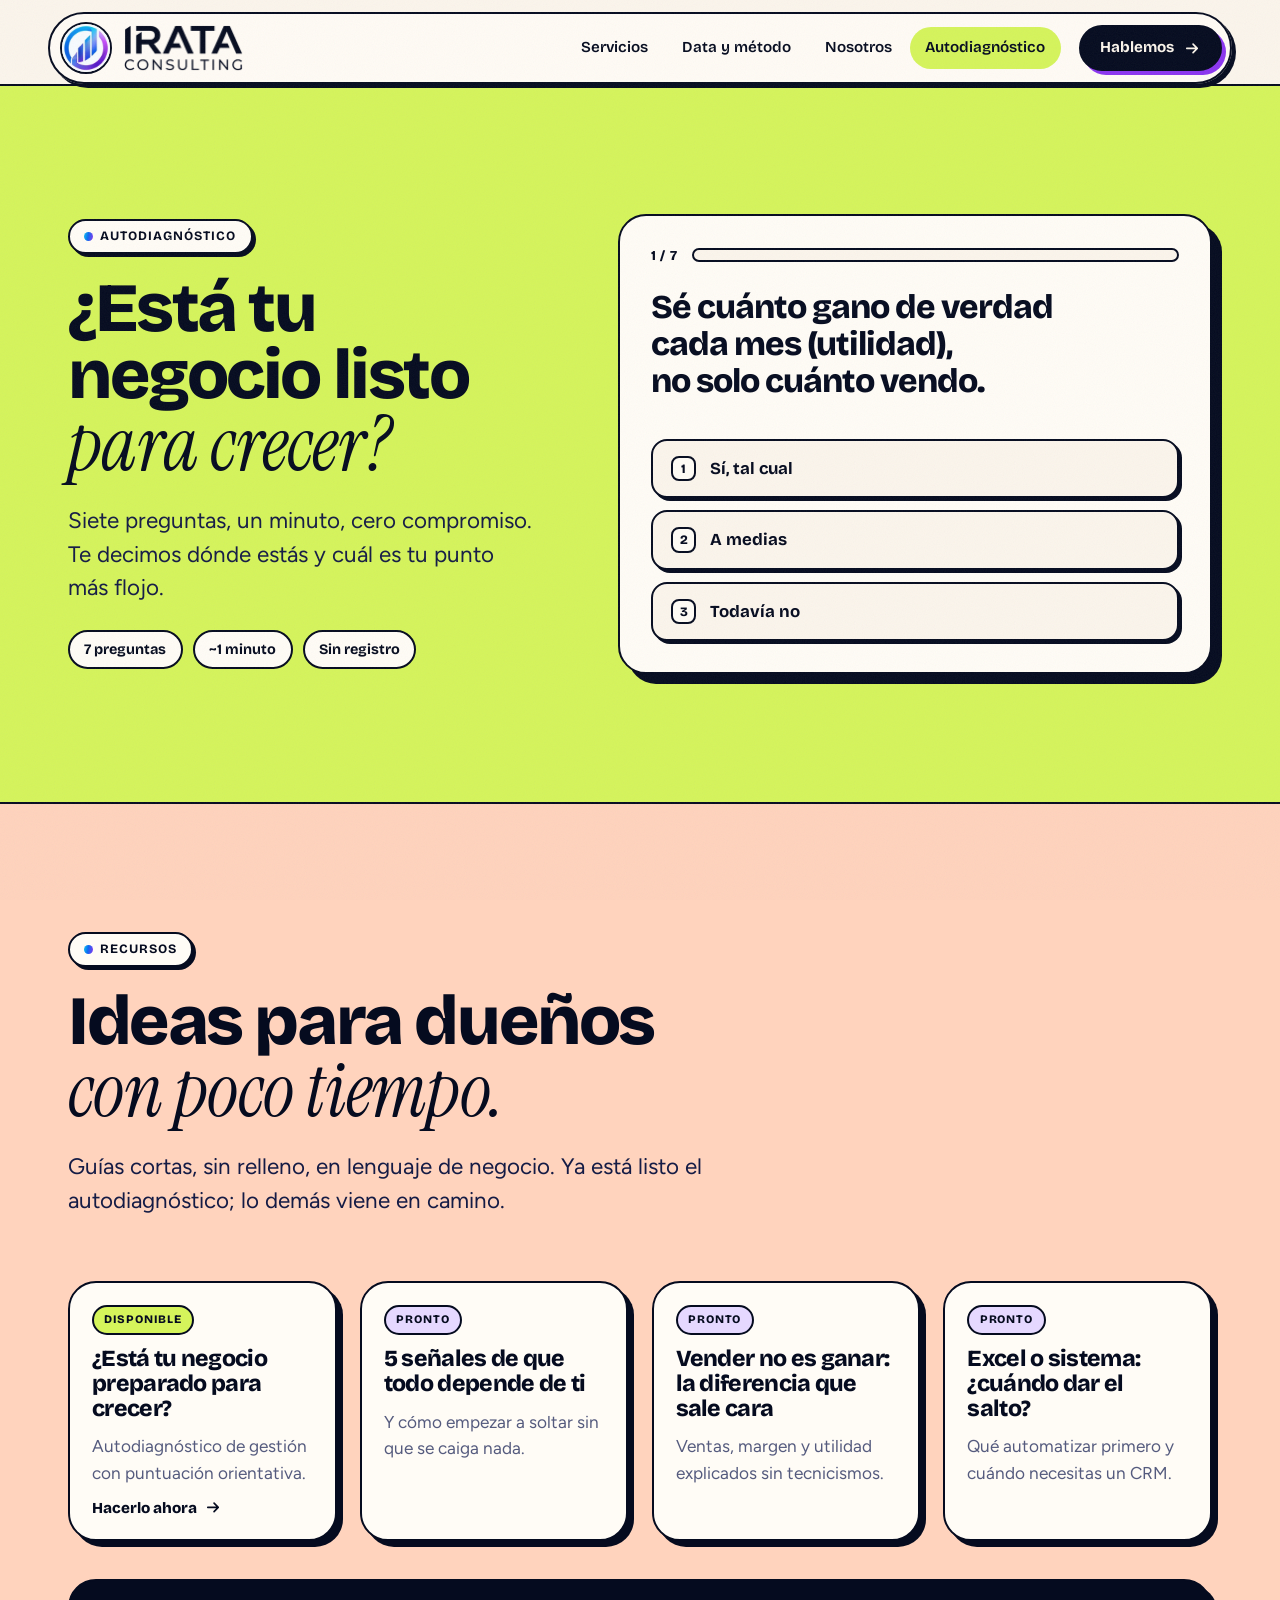
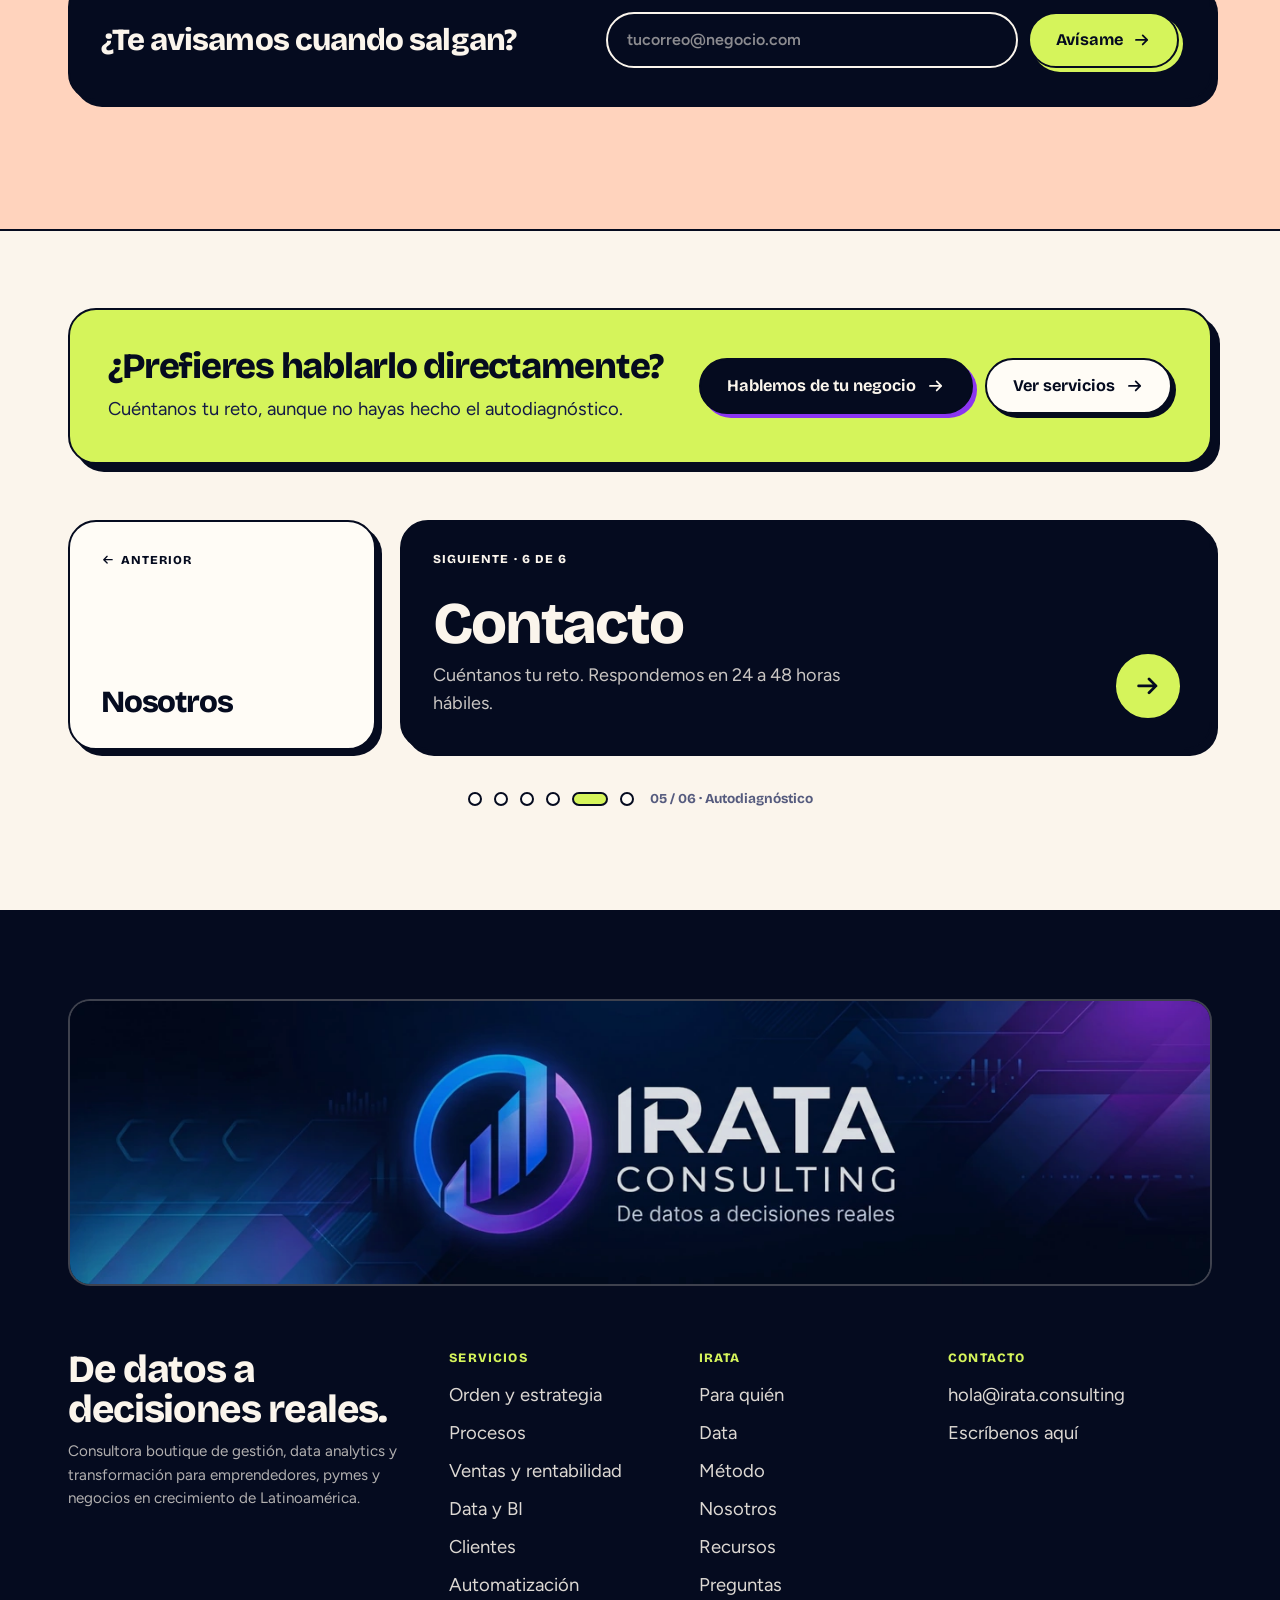
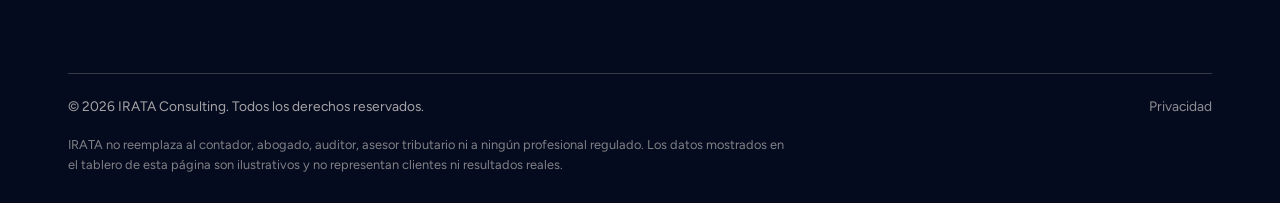
==== autodiagnostico.html @ 507edff0 "Add files via upload" ====
<!DOCTYPE html>
<html lang="es">
<head>
<meta charset="utf-8">
<meta name="viewport" content="width=device-width, initial-scale=1, viewport-fit=cover">
<script>document.documentElement.className+=' js'</script>

<title>Autodiagnóstico y recursos — IRATA Consulting | ¿Está tu negocio listo para crecer?</title>
<meta name="description" content="Siete preguntas, un minuto, sin registro. Descubre tu punto más flojo y accede a guías cortas para dueños de negocio con poco tiempo.">
<meta name="author" content="IRATA Consulting">
<meta name="theme-color" content="#FBF5EC">
<link rel="canonical" href="https://irata.consulting/autodiagnostico.html">

<meta property="og:type" content="website">
<meta property="og:locale" content="es_LA">
<meta property="og:site_name" content="IRATA Consulting">
<meta property="og:title" content="IRATA Consulting — Autodiagnóstico: ¿está tu negocio listo para crecer?">
<meta property="og:description" content="Siete preguntas, un minuto, sin registro. Descubre tu punto más flojo y accede a guías cortas para dueños de negocio con poco tiempo.">
<meta property="og:url" content="https://irata.consulting/autodiagnostico.html">
<meta property="og:image" content="https://irata.consulting/assets/img/og-image.jpg">
<meta name="twitter:card" content="summary_large_image">

<link rel="icon" href="assets/img/favicon.ico" sizes="any">
<link rel="icon" type="image/png" sizes="32x32" href="assets/img/favicon-32.png">
<link rel="apple-touch-icon" href="assets/img/apple-touch-icon.png">

<link rel="preload" href="assets/fonts/bricolage-grotesque-latin-wght-normal.woff2" as="font" type="font/woff2" crossorigin>
<link rel="preload" href="assets/fonts/figtree-latin-wght-normal.woff2" as="font" type="font/woff2" crossorigin>
<link rel="stylesheet" href="assets/css/styles.css">

<script src="assets/js/config.js" defer></script>
<script src="assets/js/main.js" defer></script>

</head>

<body>
<!-- Íconos (sprite) -->
<svg width="0" height="0" style="position:absolute" aria-hidden="true" focusable="false">
  <symbol id="i-arrow" viewBox="0 0 24 24"><path d="M4 12h15M13 6l6 6-6 6"/></symbol>
  <symbol id="i-check" viewBox="0 0 24 24"><path d="M4.5 12.5l5 5L19.5 7"/></symbol>
  <symbol id="i-x" viewBox="0 0 24 24"><path d="M6 6l12 12M18 6L6 18"/></symbol>
  <symbol id="i-up" viewBox="0 0 24 24"><path d="M6 17L17 6M8 6h9v9"/></symbol>
  <symbol id="i-plus" viewBox="0 0 24 24"><path d="M12 5v14M5 12h14"/></symbol>
  <symbol id="i-mail" viewBox="0 0 24 24"><rect x="3" y="5" width="18" height="14" rx="2.5"/><path d="M3.5 7.5l8.5 6 8.5-6"/></symbol>
  <symbol id="i-chat" viewBox="0 0 24 24"><path d="M20 12a8 8 0 01-11.6 7.1L4 20l1-4.1A8 8 0 1120 12z"/></symbol>
  <symbol id="i-in" viewBox="0 0 24 24"><rect x="3" y="3" width="18" height="18" rx="3"/><path d="M8 11v6M8 7.5v.01M12 17v-6M12 13.5a2.5 2.5 0 015 0V17"/></symbol>
  <symbol id="i-clock" viewBox="0 0 24 24"><circle cx="12" cy="12" r="9"/><path d="M12 7v5l3 2"/></symbol>
  <symbol id="i-bars" viewBox="0 0 24 24"><path d="M6 20v-6M12 20V6M18 20v-9"/></symbol>
</svg>

<a class="skip" href="#main">Saltar al contenido</a>

<!-- ═════════════ NAV ═════════════ -->
<header class="nav">
  <div class="nav-in">
    <a class="brand-lock" href="index.html" aria-label="IRATA Consulting — inicio">
      <span class="brand">
        <picture>
          <source type="image/webp" srcset="assets/img/isotipo-claro-marca-128.webp 128w, assets/img/isotipo-claro-marca-256.webp 256w, assets/img/isotipo-claro-marca-384.webp 384w" sizes="52px">
          <img src="assets/img/isotipo-claro-marca-256.webp" width="256" height="256" alt="" decoding="async">
        </picture>
      </span>
      <span class="word"><img src="assets/img/wordmark-ink-360.webp" srcset="assets/img/wordmark-ink-240.webp 240w, assets/img/wordmark-ink-360.webp 360w, assets/img/wordmark-ink-480.webp 480w, assets/img/wordmark-ink-636.webp 636w" sizes="120px" width="636" height="247" alt="IRATA Consulting" decoding="async"></span>
    </a>
    <nav class="nav-links" aria-label="Principal">
      <a href="servicios.html">Servicios</a>
      <a href="data-y-metodo.html">Data y método</a>
      <a href="nosotros.html">Nosotros</a>
      <a href="autodiagnostico.html" aria-current="page" class="on">Autodiagnóstico</a>
    </nav>
    <a class="btn btn--ink btn--sm" href="contacto.html">Hablemos <svg class="i"><use href="#i-arrow"/></svg></a>
    <button class="burger" id="burger" aria-label="Abrir menú" aria-expanded="false" aria-controls="drawer"><span></span><span></span><span></span></button>
  </div>
</header>
<nav class="drawer" id="drawer" aria-label="Menú móvil">
  <a href="index.html">Inicio</a>
  <a href="servicios.html">Servicios</a>
  <a href="data-y-metodo.html">Data y método</a>
  <a href="nosotros.html">Nosotros</a>
  <a href="autodiagnostico.html" aria-current="page">Autodiagnóstico</a>
  <a class="btn btn--lime" href="contacto.html">Hablemos de tu negocio</a>
</nav>

<main id="main">

<section class="sec s-quiz" id="autodiagnostico">
  <div class="wrap quiz-grid">
    <div>
      <p class="eyebrow rv">Autodiagnóstico</p>
      <h1 class="h-lg rv">¿Está tu negocio listo <em>para crecer?</em></h1>
      <p class="lead rv">Siete preguntas, un minuto, cero compromiso. Te decimos dónde estás y cuál es tu punto más flojo.</p>
      <ul class="quiz-meta rv"><li>7 preguntas</li><li>~1 minuto</li><li>Sin registro</li></ul>
    </div>
    <div class="card quiz rv" id="quiz" style="--d:.1s" aria-live="polite"></div>
  </div>
</section>

<section class="sec s-res" id="recursos">
  <div class="wrap">
    <div class="sec-head">
      <p class="eyebrow rv">Recursos</p>
      <h2 class="h-lg rv">Ideas para dueños <em>con poco tiempo.</em></h2>
      <p class="lead rv" style="color:var(--ink-2)">Guías cortas, sin relleno, en lenguaje de negocio. Ya está listo el autodiagnóstico; lo demás viene en camino.</p>
    </div>
    <div class="res-grid">
      <a class="rcard rv" href="#autodiagnostico"><span class="st">Disponible</span><h3>¿Está tu negocio preparado para crecer?</h3><p>Autodiagnóstico de gestión con puntuación orientativa.</p><span class="go">Hacerlo ahora <svg class="i"><use href="#i-arrow"/></svg></span></a>
      <article class="rcard soon rv" style="--d:.05s"><span class="st">Pronto</span><h3>5 señales de que todo depende de ti</h3><p>Y cómo empezar a soltar sin que se caiga nada.</p></article>
      <article class="rcard soon rv" style="--d:.1s"><span class="st">Pronto</span><h3>Vender no es ganar: la diferencia que sale cara</h3><p>Ventas, margen y utilidad explicados sin tecnicismos.</p></article>
      <article class="rcard soon rv" style="--d:.15s"><span class="st">Pronto</span><h3>Excel o sistema: ¿cuándo dar el salto?</h3><p>Qué automatizar primero y cuándo necesitas un CRM.</p></article>
    </div>

    <div class="news rv">
      <h3>¿Te avisamos cuando salgan?</h3>
      <form id="news-form" novalidate>
        <label class="vh" for="news-email">Tu correo</label>
        <input id="news-email" name="email" type="email" placeholder="tucorreo@negocio.com" autocomplete="email" required>
        <input class="hp" type="text" name="website" tabindex="-1" autocomplete="off" aria-hidden="true">
        <button class="btn btn--lime" type="submit">Avísame <svg class="i"><use href="#i-arrow"/></svg></button>
        <p class="msg" role="status"></p>
      </form>
    </div>
  </div>
</section>

<!-- ═════════════ CIERRE ═════════════ -->
<section class="endcap" aria-label="Seguir navegando">
  <div class="wrap">
    <div class="cta-strip rv">
      <div class="t"><h3>¿Prefieres hablarlo directamente?</h3><p>Cuéntanos tu reto, aunque no hayas hecho el autodiagnóstico.</p></div>
      <div class="acts"><a class="btn btn--ink" href="contacto.html">Hablemos de tu negocio <svg class="i"><use href="#i-arrow"/></svg></a><a class="btn" href="servicios.html">Ver servicios <svg class="i"><use href="#i-arrow"/></svg></a></div>
    </div>
    <nav class="pager rv" aria-label="Navegación entre páginas">
      <a class="pg pg--prev" href="nosotros.html" rel="prev"><span class="pg-k"><svg class="i"><use href="#i-arrow"/></svg> Anterior</span><b>Nosotros</b></a>
      <a class="pg pg--next pg--ink" href="contacto.html" rel="next" style="--pg:var(--ink)"><span class="pg-k">Siguiente · 6 de 6</span><b>Contacto</b><span class="pg-d">Cuéntanos tu reto. Respondemos en 24 a 48 horas hábiles.</span><span class="pg-ar" aria-hidden="true"><svg class="i"><use href="#i-arrow"/></svg></span></a>
    </nav>
    <nav class="trail" aria-label="Páginas del sitio">
      <ol><li><a href="index.html" aria-label="Inicio" title="Inicio"></a></li><li><a href="servicios.html" aria-label="Servicios" title="Servicios"></a></li><li><a href="data-y-metodo.html" aria-label="Data y método" title="Data y método"></a></li><li><a href="nosotros.html" aria-label="Nosotros" title="Nosotros"></a></li><li><a href="#autodiagnostico" aria-label="Autodiagnóstico" title="Autodiagnóstico" aria-current="page"></a></li><li><a href="contacto.html" aria-label="Contacto" title="Contacto"></a></li></ol>
      <span>05 / 06 · Autodiagnóstico</span>
    </nav>
  </div>
</section>
</main>

<!-- ═════════════ FOOTER ═════════════ -->
<footer class="sitefoot on-dark">
  <div class="wrap">
    <a class="logo-banner" href="index.html" aria-label="IRATA Consulting — De datos a decisiones reales. Ir al inicio">
      <picture>
        <source type="image/webp" srcset="assets/img/logo-completo-640.webp 640w, assets/img/logo-completo-1288.webp 1288w, assets/img/logo-completo-1932.webp 1932w, assets/img/logo-completo-2576.webp 2576w" sizes="(max-width:1440px) 100vw, 1440px">
        <img src="assets/img/logo-completo-original.jpg" width="2576" height="639" alt="IRATA Consulting — De datos a decisiones reales" loading="lazy" decoding="async">
      </picture>
    </a>

    <div class="foot-grid">
      <div>
        <p class="foot-tag">De datos a decisiones reales.</p>
        <p class="foot-desc">Consultora boutique de gestión, data analytics y transformación para emprendedores, pymes y negocios en crecimiento de Latinoamérica.</p>
      </div>
      <div>
        <h4>Servicios</h4>
        <ul><li><a href="servicios.html?s=orden">Orden y estrategia</a></li><li><a href="servicios.html?s=procesos">Procesos</a></li><li><a href="servicios.html?s=ventas">Ventas y rentabilidad</a></li><li><a href="servicios.html?s=datos">Data y BI</a></li><li><a href="servicios.html?s=clientes">Clientes</a></li><li><a href="servicios.html?s=tecnologia">Automatización</a></li></ul>
      </div>
      <div>
        <h4>IRATA</h4>
        <ul><li><a href="servicios.html#para-quien">Para quién</a></li><li><a href="data-y-metodo.html">Data</a></li><li><a href="data-y-metodo.html#metodo">Método</a></li><li><a href="nosotros.html">Nosotros</a></li><li><a href="#recursos">Recursos</a></li><li><a href="contacto.html#faq">Preguntas</a></li></ul>
      </div>
      <div>
        <h4>Contacto</h4>
        <ul>
          <li><a href="mailto:hola@irata.consulting" data-email>hola@irata.consulting</a></li>
          <li data-social="linkedin" hidden><a href="#" target="_blank" rel="noopener">LinkedIn</a></li>
          <li data-social="instagram" hidden><a href="#" target="_blank" rel="noopener">Instagram</a></li>
          <li><a href="contacto.html">Escríbenos aquí</a></li>
        </ul>
      </div>
    </div>

    <div class="foot-bottom">
      <span>© 2026 IRATA Consulting. Todos los derechos reservados.</span>
      <span><a href="privacidad.html">Privacidad</a></span>
    </div>
    <p class="legal">IRATA no reemplaza al contador, abogado, auditor, asesor tributario ni a ningún profesional regulado. Los datos mostrados en el tablero de esta página son ilustrativos y no representan clientes ni resultados reales.</p>
  </div>
</footer>

</body>
</html>
---- assets/css/styles.css ----
/* ==========================================================================
   IRATA Consulting — styles.css
   Sin dependencias. Fuentes autoalojadas. Responsive de 320px a 4K.
   ========================================================================== */

@font-face{font-family:"Bricolage Grotesque";src:url("../fonts/bricolage-grotesque-latin-wght-normal.woff2") format("woff2");font-weight:200 800;font-style:normal;font-display:swap}
@font-face{font-family:"Instrument Serif";src:url("../fonts/instrument-serif-latin-400-normal.woff2") format("woff2");font-weight:400;font-style:normal;font-display:swap}
@font-face{font-family:"Instrument Serif";src:url("../fonts/instrument-serif-latin-400-italic.woff2") format("woff2");font-weight:400;font-style:italic;font-display:swap}
@font-face{font-family:"Figtree";src:url("../fonts/figtree-latin-wght-normal.woff2") format("woff2");font-weight:300 900;font-style:normal;font-display:swap}

:root{
  --cream:#FBF5EC; --paper:#FFFCF6; --ink:#050B1F; --ink-2:#141B45; --muted:#555B7E;
  --blue:#0B6BF0; --cyan:#12C4F0; --violet:#8B35F0;
  --lime:#D5F45B; --peach:#FFD3BD; --lilac:#E5D8FF; --sky:#D2E5FF;
  --grad:linear-gradient(100deg,var(--cyan),var(--blue) 45%,var(--violet));
  --bd:2px solid var(--ink);
  --r:28px; --r-sm:18px;
  --sh:6px 6px 0 var(--ink);
  --f-d:"Bricolage Grotesque",ui-sans-serif,system-ui,-apple-system,"Segoe UI",Roboto,sans-serif;
  --f-s:"Instrument Serif",Georgia,"Times New Roman",serif;
  --f-b:"Figtree",ui-sans-serif,system-ui,-apple-system,"Segoe UI",Roboto,sans-serif;
  --wrap:1240px;
  --pad:clamp(20px,4vw,48px);
  --sec:clamp(72px,10vw,140px);
}

*,*::before,*::after{box-sizing:border-box}
html{scroll-behavior:smooth;scroll-padding-top:104px;-webkit-text-size-adjust:100%}
body{margin:0;background:var(--cream);color:var(--ink);font-family:var(--f-b);font-size:clamp(16px,1.05vw + 10px,18.5px);line-height:1.55;-webkit-font-smoothing:antialiased;text-rendering:optimizeLegibility;overflow-x:hidden}
img,svg,picture{display:block;max-width:100%;height:auto}
img{image-rendering:auto}
a{color:inherit}
button{font:inherit;color:inherit}
h1,h2,h3,h4,p,ul,ol,figure,blockquote{margin:0}
ul,ol{padding:0;list-style:none}
:focus-visible{outline:3px solid var(--blue);outline-offset:3px;border-radius:6px}
::selection{background:var(--lime);color:var(--ink)}

/* grano sutil: calidez "de papel" */
body::before{content:"";position:fixed;inset:0;z-index:100;pointer-events:none;opacity:.055;background-image:url("data:image/svg+xml,%3Csvg xmlns='http://www.w3.org/2000/svg' width='160' height='160'%3E%3Cfilter id='n'%3E%3CfeTurbulence type='fractalNoise' baseFrequency='.9' numOctaves='2' stitchTiles='stitch'/%3E%3C/filter%3E%3Crect width='100%25' height='100%25' filter='url(%23n)'/%3E%3C/svg%3E")}

.wrap{width:100%;max-width:var(--wrap);margin-inline:auto;padding-inline:var(--pad)}
.sec{padding-block:var(--sec);position:relative}
.vh{position:absolute;width:1px;height:1px;overflow:hidden;clip:rect(0 0 0 0);white-space:nowrap}
.skip{position:absolute;left:12px;top:-60px;z-index:200;background:var(--ink);color:var(--cream);padding:10px 16px;border-radius:999px;text-decoration:none;font-weight:700}
.skip:focus{top:12px}
.i{width:1.1em;height:1.1em;flex:none;fill:none;stroke:currentColor;stroke-width:2.4;stroke-linecap:round;stroke-linejoin:round}

/* ---------- tipografía ---------- */
.h-xl,.h-lg,.h-md{font-family:var(--f-d);font-weight:800;letter-spacing:-.035em;line-height:.96;text-wrap:balance}
.h-xl{font-size:clamp(2.7rem,5.4vw,5.6rem);line-height:.98}
.h-lg{font-size:clamp(2.3rem,5.4vw,4.7rem)}
.h-md{font-size:clamp(1.6rem,3vw,2.5rem);line-height:1.04}
em,.serif{font-family:var(--f-s);font-style:italic;font-weight:400;letter-spacing:-.01em;font-size:1.08em}
.lead{font-size:clamp(1.05rem,1.4vw + .5rem,1.4rem);line-height:1.5;color:var(--muted);max-width:56ch;text-wrap:pretty}
.on-dark .lead{color:rgba(251,245,236,.78)}
.hl{background:linear-gradient(transparent 62%,var(--lime) 62% 92%,transparent 92%);padding-inline:.06em}
.gtxt{background:var(--grad);-webkit-background-clip:text;background-clip:text;color:transparent}

.eyebrow{display:inline-flex;align-items:center;gap:.55em;font:700 .8rem/1 var(--f-d);letter-spacing:.08em;text-transform:uppercase;padding:.7em 1.1em;border:var(--bd);border-radius:999px;background:var(--paper);box-shadow:3px 3px 0 var(--ink);margin-bottom:1.4rem}
.eyebrow::before{content:"";width:.7em;height:.7em;border-radius:50%;background:var(--grad)}
.on-dark .eyebrow{background:var(--lime);color:var(--ink);border-color:var(--lime);box-shadow:3px 3px 0 var(--violet)}
.sec-head{max-width:880px;margin-bottom:clamp(36px,5vw,64px)}
.sec-head .lead,.h-lg+.lead{margin-top:1.4rem}

/* ---------- botones ---------- */
.btn{display:inline-flex;align-items:center;justify-content:center;gap:.65em;font:700 1.02rem/1 var(--f-d);padding:1.05em 1.6em;border-radius:999px;border:var(--bd);background:var(--paper);color:var(--ink);box-shadow:4px 4px 0 var(--ink);text-decoration:none;cursor:pointer;transition:transform .16s ease,box-shadow .16s ease,background .16s;-webkit-tap-highlight-color:transparent}
.btn:hover{transform:translate(-2px,-2px);box-shadow:6px 6px 0 var(--ink)}
.btn:active{transform:translate(3px,3px);box-shadow:1px 1px 0 var(--ink)}
.btn--ink{background:var(--ink);color:var(--cream);box-shadow:4px 4px 0 var(--violet)}
.btn--ink:hover{box-shadow:6px 6px 0 var(--violet)}
.btn--lime{background:var(--lime)}
.btn--sm{padding:.85em 1.25em;font-size:.95rem}
.btn .i{transition:transform .2s}
.btn:hover .i{transform:translateX(3px)}
.on-dark .btn{box-shadow:4px 4px 0 var(--lime)}
.on-dark .btn:hover{box-shadow:6px 6px 0 var(--lime)}

/* ---------- reveal ---------- */
.js .rv{opacity:0;transform:translateY(26px);transition:opacity .7s cubic-bezier(.2,.7,.2,1),transform .7s cubic-bezier(.2,.7,.2,1);transition-delay:var(--d,0s)}
.js .rv.in{opacity:1;transform:none}

/* ---------- NAV ---------- */
.nav{position:sticky;top:12px;z-index:60;padding-inline:var(--pad);margin-top:12px}
.nav-in{max-width:var(--wrap);margin-inline:auto;display:flex;align-items:center;gap:14px;padding:8px 8px 8px 10px;background:rgba(255,252,246,.86);-webkit-backdrop-filter:blur(14px) saturate(1.4);backdrop-filter:blur(14px) saturate(1.4);border:var(--bd);border-radius:999px;box-shadow:4px 4px 0 var(--ink)}
.brand{display:block;width:52px;height:52px;border-radius:50%;overflow:hidden;background:#F7FAFF;border:var(--bd);flex:none;transition:transform .4s cubic-bezier(.3,1.6,.5,1)}
.brand-lock{display:flex;align-items:center;gap:6px;text-decoration:none;flex:none}
.brand-lock:hover .brand{transform:rotate(-14deg) scale(1.08)}
.word{display:flex;align-items:center;padding:0 10px 0 6px;transition:transform .2s}
.word img{height:46px;width:auto;max-width:none}
.brand-lock:hover .word{transform:translateY(-2px)}
.brand img,.brand picture{width:100%;height:100%;object-fit:cover}
.nav-links{display:flex;gap:2px;margin-left:auto}
.nav-links a{font:600 .95rem/1 var(--f-d);text-decoration:none;padding:.85em 1.05em;border-radius:999px;transition:background .15s}
.nav-links a:hover,.nav-links a.on{background:var(--lime)}
.nav .btn{margin-left:4px}
.burger{display:none;margin-left:auto;width:48px;height:48px;border-radius:50%;border:var(--bd);background:var(--lime);cursor:pointer;position:relative}
.burger span{position:absolute;left:13px;right:13px;height:2.5px;background:var(--ink);border-radius:2px;transition:transform .25s,opacity .2s}
.burger span:nth-child(1){top:16px}.burger span:nth-child(2){top:22px}.burger span:nth-child(3){top:28px}
.burger[aria-expanded="true"] span:nth-child(1){transform:translateY(6px) rotate(45deg)}
.burger[aria-expanded="true"] span:nth-child(2){opacity:0}
.burger[aria-expanded="true"] span:nth-child(3){transform:translateY(-6px) rotate(-45deg)}
.drawer{position:fixed;inset:0;z-index:55;background:var(--ink);color:var(--cream);padding:110px var(--pad) 40px;display:flex;flex-direction:column;gap:6px;transform:translateY(-102%);transition:transform .45s cubic-bezier(.7,0,.2,1);visibility:hidden}
.drawer.open{transform:none;visibility:visible}
.drawer a{font:800 clamp(2rem,9vw,3.2rem)/1.1 var(--f-d);letter-spacing:-.03em;text-decoration:none;padding:.18em 0;border-bottom:1.5px solid rgba(251,245,236,.18)}
.drawer a:hover{color:var(--lime)}
.drawer .btn{margin-top:22px;align-self:flex-start;font-size:1.1rem;border:2px solid var(--lime);letter-spacing:0}
.drawer .btn.btn--lime{color:var(--ink);border-bottom:2px solid var(--lime);padding:1.05em 1.6em}

body.menu-open .nav-in{background:var(--paper);-webkit-backdrop-filter:none;backdrop-filter:none}

/* ---------- HERO ---------- */
.hero{padding-top:clamp(36px,6vw,84px);padding-bottom:clamp(60px,8vw,110px);position:relative;overflow:hidden}
.hero-grid{display:grid;grid-template-columns:minmax(0,1.18fr) minmax(0,.82fr);gap:clamp(24px,4vw,64px);align-items:center}
.hero h1{margin:.1em 0 .5em}
.hero h1 em{position:relative;white-space:nowrap}
.hero h1 em svg{position:absolute;left:-2%;bottom:-.2em;width:104%;height:.35em;overflow:visible}
.hero .lead{margin-bottom:2rem}
.hero-cta{display:flex;flex-wrap:wrap;gap:14px;margin-bottom:2rem}
.hero-ticks{display:flex;flex-wrap:wrap;gap:10px 22px;font:600 .95rem var(--f-d);color:var(--ink-2)}
.hero-ticks li{display:inline-flex;align-items:center;gap:.5em}
.hero-ticks .i{color:var(--blue);width:1.2em;height:1.2em;stroke-width:3}
.hero-art{position:relative;max-width:540px;width:100%;margin-inline:auto}
.iso-card{aspect-ratio:1;border:var(--bd);border-radius:44px;background:#F7FAFF;box-shadow:12px 12px 0 var(--ink);transform:rotate(-2.5deg);overflow:hidden;transition:transform .5s cubic-bezier(.3,1.4,.5,1)}
.iso-card:hover{transform:rotate(0) scale(1.015)}
.iso-card img{width:100%;height:100%;object-fit:cover}
.chip{position:absolute;display:inline-flex;align-items:center;gap:.45em;font:700 .95rem/1 var(--f-d);padding:.7em 1.05em;border:var(--bd);border-radius:999px;box-shadow:3px 3px 0 var(--ink);background:var(--paper);white-space:nowrap;animation:bob 5s ease-in-out infinite}
.chip .i{width:1em;height:1em}
.chip--a{top:6%;left:-7%;background:var(--lime);--rot:-7deg;transform:rotate(-7deg)}
.chip--b{top:30%;right:-8%;background:var(--peach);--rot:6deg;transform:rotate(6deg);animation-delay:-1.2s}
.chip--c{bottom:22%;left:-9%;background:var(--sky);--rot:4deg;transform:rotate(4deg);animation-delay:-2.4s}
.chip--d{bottom:3%;right:2%;background:var(--lilac);--rot:-5deg;transform:rotate(-5deg);animation-delay:-3.4s}
@keyframes bob{0%,100%{translate:0 0}50%{translate:0 -9px}}
.note{position:absolute;left:-4%;top:-9%;font:italic 1.35rem/1 var(--f-s);transform:rotate(-8deg);color:var(--violet);display:flex;align-items:flex-end;gap:.2em;pointer-events:none}
.note svg{width:54px;height:40px;margin-bottom:-26px;overflow:visible}
.scrib{position:absolute;pointer-events:none;overflow:visible}

/* ---------- MARQUEE ---------- */
.band-wrap{overflow:hidden;padding-block:16px;margin-block:-8px}
.band{background:var(--ink);color:var(--cream);overflow:hidden;border-block:var(--bd);transform:rotate(-1.2deg);margin-inline:-3%;position:relative;z-index:2}
.band-track{display:flex;width:max-content;animation:marq 55s linear infinite}
.band:hover .band-track{animation-play-state:paused}
.band-set{display:flex;align-items:center;flex:none}
.band-set li{display:flex;align-items:center;font:700 clamp(1.15rem,2.2vw,1.7rem)/1 var(--f-d);letter-spacing:-.02em;padding:1.05em 0;white-space:nowrap}
.band-set li::after{content:"";width:.7em;height:.7em;margin:0 1.6em;background:var(--lime);border-radius:50%;flex:none}
.band-set li:nth-child(3n+2)::after{background:var(--cyan);border-radius:3px;transform:rotate(45deg)}
.band-set li:nth-child(3n)::after{background:var(--violet)}
.band-set li em{color:var(--lime);margin-right:.1em}
@keyframes marq{to{transform:translateX(-50%)}}

/* ---------- PROPUESTA ---------- */
.stmt{font:700 clamp(1.9rem,4.6vw,4rem)/1.08 var(--f-d);letter-spacing:-.03em;max-width:21ch;text-wrap:balance}
.stmt .pill{display:inline-block;padding:0 .28em .06em;border-radius:.5em;border:var(--bd);transform:rotate(-1.5deg);margin-inline:.04em}
.stmt .p1{background:var(--lime)}.stmt .p2{background:var(--sky);transform:rotate(1.2deg)}.stmt .p3{background:var(--peach);transform:rotate(-1deg)}.stmt .p4{background:var(--lilac);transform:rotate(1.4deg)}
.prop-grid{display:grid;grid-template-columns:repeat(3,1fr);gap:clamp(16px,2vw,28px);margin-top:clamp(40px,6vw,80px)}
.card{background:var(--paper);border:var(--bd);border-radius:var(--r);box-shadow:var(--sh);padding:clamp(22px,2.4vw,34px)}
.prop-card{display:flex;flex-direction:column;gap:14px;transition:transform .25s}
.prop-card:hover{transform:translateY(-6px) rotate(-.6deg)}
.prop-card:nth-child(2):hover{transform:translateY(-6px) rotate(.6deg)}
.prop-num{font:800 .9rem var(--f-d);display:inline-grid;place-items:center;width:2.6em;height:2.6em;border-radius:50%;border:var(--bd);background:var(--lime)}
.prop-card:nth-child(2) .prop-num{background:var(--sky)}.prop-card:nth-child(3) .prop-num{background:var(--peach)}
.prop-card h3{font:800 clamp(1.7rem,2.6vw,2.3rem)/1 var(--f-d);letter-spacing:-.03em}
.prop-card p{color:var(--muted)}
.quote-block{margin-top:clamp(40px,6vw,76px);display:grid;grid-template-columns:auto 1fr;gap:clamp(16px,3vw,40px);align-items:start;padding:clamp(24px,3.2vw,44px);background:var(--ink);color:var(--cream);border-radius:var(--r);border:var(--bd);box-shadow:8px 8px 0 var(--violet)}
.quote-block .q{font:italic 7rem/.7 var(--f-s);color:var(--lime);margin-top:.12em}
.quote-block h3{font:800 clamp(1.5rem,2.8vw,2.3rem)/1.08 var(--f-d);letter-spacing:-.03em;margin-bottom:.7em}
.quote-block p{color:rgba(251,245,236,.8);max-width:62ch;font-size:1.05em}

/* ---------- SERVICIOS ---------- */
.s-services{background:var(--sky);border-block:var(--bd)}
.tabs{display:grid;grid-template-columns:minmax(0,.9fr) minmax(0,1.3fr);gap:clamp(20px,3vw,44px);align-items:start}
.tablist{display:flex;flex-direction:column;gap:12px}
.tab{display:grid;grid-template-columns:auto 1fr;gap:14px;align-items:center;text-align:left;padding:16px 20px;background:var(--paper);border:var(--bd);border-radius:var(--r-sm);cursor:pointer;box-shadow:3px 3px 0 var(--ink);transition:transform .15s,box-shadow .15s,background .15s}
.tab:hover{transform:translate(-2px,-2px);box-shadow:5px 5px 0 var(--ink)}
.tab b{font:800 .9rem var(--f-d);width:2.3em;height:2.3em;display:grid;place-items:center;border-radius:50%;border:var(--bd);background:var(--cream)}
.tab span{font:700 clamp(1.05rem,1.5vw,1.3rem)/1.15 var(--f-d);letter-spacing:-.02em}
.tab[aria-selected="true"]{background:var(--ink);color:var(--cream);box-shadow:5px 5px 0 var(--violet);transform:translate(-2px,-2px)}
.tab[aria-selected="true"] b{background:var(--lime);color:var(--ink)}
.panels{position:relative}
.panel{padding:clamp(24px,3.2vw,48px)}
.js .panel:not(.on){display:none}
.panel.in{animation:pop .45s cubic-bezier(.3,1.3,.5,1)}
@keyframes pop{from{opacity:0;transform:translateY(14px) scale(.98)}to{opacity:1;transform:none}}
.panel .tag{display:inline-flex;font:700 .78rem/1 var(--f-d);letter-spacing:.07em;text-transform:uppercase;background:var(--lilac);border:var(--bd);border-radius:999px;padding:.6em 1em;margin-bottom:1.1rem}
.panel h3{font:800 clamp(1.7rem,3.2vw,2.7rem)/1.02 var(--f-d);letter-spacing:-.035em;margin-bottom:.5em;text-wrap:balance}
.panel .res{font-size:1.1em;color:var(--muted);margin-bottom:1.6rem;max-width:52ch}
.panel h4{font:800 .8rem var(--f-d);letter-spacing:.08em;text-transform:uppercase;color:var(--violet);margin:1.5rem 0 .8rem}
.checks li{display:flex;gap:.7em;padding:.5em 0;border-bottom:1.5px dashed rgba(5,11,31,.18)}
.checks li:last-child{border:0}
.checks .i{color:var(--blue);margin-top:.25em;stroke-width:3.2}
.deliv{display:flex;flex-wrap:wrap;gap:10px}
.deliv li{font:600 .95rem/1.2 var(--f-d);padding:.65em 1em;border:var(--bd);border-radius:14px;background:var(--cream)}
.panel .foot{display:flex;flex-wrap:wrap;gap:16px;align-items:center;justify-content:space-between;margin-top:2rem;padding-top:1.6rem;border-top:var(--bd)}
.panel .pack{font:600 .95rem var(--f-d);color:var(--muted)}
.panel .pack b{display:block;font:800 1.15rem var(--f-d);color:var(--ink)}
.callout{margin-top:1.2rem;padding:14px 18px;background:var(--lime);border:var(--bd);border-radius:14px;font-weight:600;font-size:.98em;transform:rotate(-.6deg)}

/* ---------- PARA QUIÉN ---------- */
.seg-grid{display:grid;grid-template-columns:repeat(6,1fr);gap:clamp(14px,1.8vw,24px)}
.seg{grid-column:span 2;padding:clamp(22px,2.2vw,30px);border:var(--bd);border-radius:var(--r);box-shadow:var(--sh);display:flex;flex-direction:column;gap:.6rem;transition:transform .25s}
.seg:hover{transform:translateY(-6px) rotate(-.8deg)}
.seg:nth-child(even):hover{transform:translateY(-6px) rotate(.8deg)}
.seg:nth-child(1){background:var(--lime)}.seg:nth-child(2){background:var(--peach)}.seg:nth-child(3){background:var(--sky)}
.seg:nth-child(4){grid-column:2 / span 2;background:var(--lilac)}.seg:nth-child(5){grid-column:4 / span 2;background:var(--paper)}
.seg h3{font:800 clamp(1.35rem,2vw,1.7rem)/1.05 var(--f-d);letter-spacing:-.03em}
.seg p{font-size:.98em;color:var(--ink-2)}
.seg small{margin-top:auto;padding-top:.6rem;font:700 .85rem var(--f-d);display:flex;gap:.5em;align-items:center}
.seg small::before{content:"";width:1.6em;height:2px;background:var(--ink)}
.sectors{margin-top:clamp(36px,4vw,56px);display:flex;flex-wrap:wrap;gap:10px;align-items:center}
.sectors>span{font:800 .8rem var(--f-d);letter-spacing:.08em;text-transform:uppercase;margin-right:8px}
.sectors li{font:600 .95rem var(--f-d);padding:.55em 1em;border:var(--bd);border-radius:999px;background:var(--paper)}
.fit{display:grid;grid-template-columns:1.15fr .85fr;gap:clamp(16px,2.4vw,32px);margin-top:clamp(48px,6vw,80px)}
.fit h3{font:800 clamp(1.5rem,2.6vw,2.1rem)/1.05 var(--f-d);letter-spacing:-.03em;margin-bottom:1rem}
.fit .yes{background:var(--paper)}
.fit .no{background:var(--ink);color:var(--cream);box-shadow:var(--sh);border-color:var(--ink)}
.fit li{display:flex;gap:.7em;padding:.55em 0;border-bottom:1.5px dashed rgba(5,11,31,.18)}
.fit .no li{border-color:rgba(251,245,236,.2)}
.fit li:last-child{border:0}
.fit .yes .i{color:var(--blue);stroke-width:3.2;margin-top:.25em}
.fit .no .i{color:var(--peach);stroke-width:3.2;margin-top:.25em}

/* ---------- MÉTODO (oscuro) ---------- */
.s-method{background:var(--ink);color:var(--cream);overflow:hidden}
.s-method .sec-head{position:relative;z-index:2;max-width:700px}
.iso-dark{position:absolute;right:-7%;top:-5%;width:min(50vw,600px);aspect-ratio:1;-webkit-mask-image:radial-gradient(closest-side,#000 74%,transparent 100%);mask-image:radial-gradient(closest-side,#000 74%,transparent 100%);pointer-events:none;opacity:.95;animation:spin 90s linear infinite}
.iso-dark img{width:100%;height:100%}
@keyframes spin{to{transform:rotate(360deg)}}
.steps{display:grid;grid-template-columns:repeat(3,1fr);gap:clamp(14px,1.8vw,24px);position:relative;z-index:2}
.step{padding:clamp(20px,2.2vw,30px);border:2px solid rgba(251,245,236,.22);border-radius:var(--r);background:rgba(251,245,236,.05);transition:transform .25s,background .25s,border-color .25s}
.step:hover{transform:translateY(-6px);background:rgba(251,245,236,.1);border-color:var(--lime)}
.step b{display:block;font:800 clamp(3rem,5vw,4.6rem)/.9 var(--f-d);letter-spacing:-.05em;color:transparent;-webkit-text-stroke:1.5px var(--lime);margin-bottom:.35em}
.step h3{font:800 1.5rem/1 var(--f-d);letter-spacing:-.03em;margin-bottom:.45em}
.step p{color:rgba(251,245,236,.72);font-size:.98em}
.ladder-wrap{margin-top:clamp(56px,7vw,96px);display:grid;grid-template-columns:minmax(0,.8fr) minmax(0,1.2fr);gap:clamp(24px,4vw,64px);align-items:end;position:relative;z-index:2}
.ladder-wrap h3{font:800 clamp(1.9rem,3.8vw,3.2rem)/1 var(--f-d);letter-spacing:-.035em;margin-bottom:1rem}
.ladder-wrap p{color:rgba(251,245,236,.78);max-width:46ch}
.ladder{display:grid;grid-template-columns:repeat(4,1fr);gap:12px;align-items:end;height:clamp(300px,34vw,420px)}
.rung{position:relative;border:2px solid var(--ink);border-radius:18px 18px 0 0;padding:16px 14px;display:flex;flex-direction:column;justify-content:flex-end;color:#fff;box-shadow:inset 0 0 0 2px rgba(255,255,255,.25);transition:transform .25s}
.rung:hover{transform:translateY(-8px)}
.rung:nth-child(1){height:44%;background:linear-gradient(180deg,#12C4F0,#0B8FF0)}
.rung:nth-child(2){height:62%;background:linear-gradient(180deg,#0B9AF0,#0B6BF0)}
.rung:nth-child(3){height:80%;background:linear-gradient(180deg,#0B6BF0,#5A45F0)}
.rung:nth-child(4){height:100%;background:linear-gradient(180deg,#6D3CF0,#8B35F0)}
.rung i{font:800 .8rem var(--f-d);font-style:normal;letter-spacing:.06em;text-transform:uppercase;opacity:.85;margin-bottom:.4em}
.rung b{font:800 clamp(1rem,1.6vw,1.35rem)/1.05 var(--f-d);letter-spacing:-.02em}
.rung span{font-size:.85rem;line-height:1.25;opacity:.92;margin-top:.5em}
.note-check{margin-top:clamp(36px,4vw,56px);position:relative;z-index:2;display:flex;flex-wrap:wrap;gap:16px 28px;align-items:center;padding:clamp(20px,2.4vw,32px);border:2px solid var(--lime);border-radius:var(--r);background:rgba(213,244,91,.07)}
.note-check h3{font:800 clamp(1.3rem,2.2vw,1.8rem)/1.05 var(--f-d);letter-spacing:-.03em;flex:1 1 300px}
.note-check p{flex:2 1 340px;color:rgba(251,245,236,.8)}

/* ---------- AUTODIAGNÓSTICO ---------- */
.s-quiz{background:var(--lime);border-block:var(--bd);overflow:hidden}
.quiz-grid{display:grid;grid-template-columns:minmax(0,.9fr) minmax(0,1.1fr);gap:clamp(28px,5vw,72px);align-items:center}
.quiz-grid .lead{color:var(--ink-2)}
.quiz-meta{display:flex;gap:10px;flex-wrap:wrap;margin-top:1.6rem}
.quiz-meta li{font:700 .9rem var(--f-d);padding:.6em 1em;border:var(--bd);border-radius:999px;background:var(--paper)}
.quiz{background:var(--paper);min-height:460px;display:flex;flex-direction:column;transform:rotate(1deg);box-shadow:10px 10px 0 var(--ink)}
.q-top{display:flex;align-items:center;gap:14px;margin-bottom:1.6rem;font:800 .85rem var(--f-d);letter-spacing:.06em;text-transform:uppercase}
.q-bar{flex:1;height:14px;border:var(--bd);border-radius:999px;overflow:hidden;background:var(--cream)}
.q-bar i{display:block;height:100%;width:0;background:var(--grad);transition:width .45s cubic-bezier(.3,1,.4,1)}
.q-text{font:800 clamp(1.45rem,2.6vw,2.1rem)/1.1 var(--f-d);letter-spacing:-.03em;margin-bottom:1.6rem;text-wrap:balance;min-height:3.4em}
.q-opts{display:grid;gap:12px;margin-top:auto}
.q-opt{display:flex;align-items:center;gap:14px;text-align:left;padding:15px 18px;border:var(--bd);border-radius:16px;background:var(--cream);font:700 1.05rem var(--f-d);cursor:pointer;box-shadow:3px 3px 0 var(--ink);transition:transform .14s,box-shadow .14s,background .14s}
.q-opt:hover{background:var(--lime);transform:translate(-2px,-2px);box-shadow:5px 5px 0 var(--ink)}
.q-opt:active{transform:translate(2px,2px);box-shadow:0 0 0 var(--ink)}
.q-opt kbd{font:800 .8rem var(--f-d);display:grid;place-items:center;width:2em;height:2em;border:var(--bd);border-radius:8px;background:var(--paper)}
.q-back{align-self:flex-start;margin-top:1.1rem;background:none;border:0;font:700 .9rem var(--f-d);cursor:pointer;text-decoration:underline;text-underline-offset:3px;color:var(--muted);padding:4px 0}
.q-back[hidden]{display:none}
.res-score{display:flex;align-items:baseline;gap:.3em;font:800 clamp(4.5rem,9vw,7rem)/.85 var(--f-d);letter-spacing:-.06em}
.res-score small{font:700 1.2rem var(--f-d);letter-spacing:0;color:var(--muted)}
.res-tag{display:inline-block;font:800 .8rem var(--f-d);letter-spacing:.07em;text-transform:uppercase;padding:.6em 1em;border:var(--bd);border-radius:999px;background:var(--lilac);margin:.9rem 0}
.res h3{font:800 clamp(1.6rem,2.8vw,2.3rem)/1.05 var(--f-d);letter-spacing:-.035em;margin-bottom:.5em}
.res p{color:var(--muted)}
.res-meter{height:18px;border:var(--bd);border-radius:999px;background:var(--cream);overflow:hidden;margin:1.2rem 0}
.res-meter i{display:block;height:100%;width:0;background:var(--grad);transition:width 1s cubic-bezier(.3,1,.4,1)}
.res-weak{margin:1rem 0 1.4rem;padding:14px 18px;border:var(--bd);border-radius:14px;background:var(--sky);font-weight:600}
.res-weak a{font-weight:800}
.res-cta{display:flex;flex-wrap:wrap;gap:12px}
.fine{font-size:.82rem;color:var(--muted);margin-top:1.2rem}

/* ---------- NOSOTROS ---------- */
.about{display:grid;grid-template-columns:minmax(0,.78fr) minmax(0,1.22fr);gap:clamp(28px,5vw,80px);align-items:start}
.founder{position:sticky;top:110px;padding:0;overflow:hidden;transform:rotate(-1.4deg);box-shadow:10px 10px 0 var(--ink)}
.founder-photo{aspect-ratio:1/1;background:var(--grad);display:grid;place-items:center;position:relative;border-bottom:var(--bd);overflow:hidden}
.founder-photo img{position:absolute;inset:0;width:100%;height:100%;object-fit:cover}
.founder-photo .mono{font:800 clamp(5rem,12vw,9rem)/1 var(--f-d);color:#fff;letter-spacing:-.06em;text-shadow:5px 5px 0 var(--ink)}
.founder-body{padding:clamp(20px,2.4vw,30px)}
.founder-body h3{font:800 clamp(1.5rem,2.4vw,2rem)/1 var(--f-d);letter-spacing:-.03em}
.founder-body .role{color:var(--muted);font-weight:600;margin:.4em 0 1rem}
.tags{display:flex;flex-wrap:wrap;gap:8px}
.tags li{font:700 .82rem var(--f-d);padding:.5em .9em;border:var(--bd);border-radius:999px;background:var(--cream)}
.tags li:nth-child(4n+1){background:var(--lime)}.tags li:nth-child(4n+2){background:var(--sky)}.tags li:nth-child(4n+3){background:var(--peach)}.tags li:nth-child(4n){background:var(--lilac)}
.founder-note{margin-top:1.4rem;padding:1.2rem 0 0;border-top:var(--bd);font-size:.9rem;color:var(--muted)}
.story p{font-size:clamp(1.05rem,1.3vw + .55rem,1.3rem);line-height:1.55;margin-top:1.1em;max-width:60ch}
.story p:first-of-type{margin-top:1.6rem}
.story strong{background:linear-gradient(transparent 60%,var(--lilac) 60%)}
.chapters{margin-top:2.4rem;counter-reset:ch;display:grid;gap:12px}
.chapters li{counter-increment:ch;display:grid;grid-template-columns:auto 1fr;gap:16px;align-items:start;padding:16px 20px;border:var(--bd);border-radius:var(--r-sm);background:var(--paper);box-shadow:3px 3px 0 var(--ink)}
.chapters li::before{content:counter(ch);font:800 1.1rem var(--f-d);display:grid;place-items:center;width:2.2em;height:2.2em;border-radius:50%;border:var(--bd);background:var(--lime)}
.chapters li:nth-child(even)::before{background:var(--sky)}
.chapters b{display:block;font:800 1.15rem/1.1 var(--f-d);letter-spacing:-.02em;margin-bottom:.2em}
.chapters span{color:var(--muted);font-size:.97em}
.values-head{margin-top:clamp(64px,8vw,110px)}
.values{display:grid;grid-template-columns:repeat(4,1fr);gap:clamp(14px,1.8vw,22px);margin-top:2rem}
.val{padding:22px;border:var(--bd);border-radius:var(--r-sm);box-shadow:4px 4px 0 var(--ink);transition:transform .25s}
.val:hover{transform:rotate(-1.5deg) translateY(-5px)}
.val:nth-child(7n+1){background:var(--lime)}.val:nth-child(7n+2){background:var(--sky)}.val:nth-child(7n+3){background:var(--peach)}.val:nth-child(7n+4){background:var(--lilac)}.val:nth-child(7n+5){background:var(--paper)}.val:nth-child(7n+6){background:var(--sky)}
.val:nth-child(7n){background:var(--ink);color:var(--cream);grid-column:span 2}
.val h4{font:800 1.35rem/1 var(--f-d);letter-spacing:-.03em;margin-bottom:.45em}
.val p{font-size:.95em;line-height:1.4}
.principles{margin-top:2rem;display:grid;grid-template-columns:repeat(2,1fr);gap:0 clamp(24px,4vw,64px)}
.principles li{display:flex;gap:.8em;padding:.9em 0;border-bottom:1.5px dashed rgba(5,11,31,.25);font:600 1.05rem/1.35 var(--f-d)}
.principles .i{color:var(--violet);margin-top:.2em;stroke-width:3}

/* ---------- RECURSOS ---------- */
.s-res{background:var(--peach);border-block:var(--bd)}
.res-grid{display:grid;grid-template-columns:repeat(4,1fr);gap:clamp(14px,1.8vw,24px)}
.rcard{display:flex;flex-direction:column;gap:12px;min-height:240px;padding:22px;border:var(--bd);border-radius:var(--r);background:var(--paper);box-shadow:var(--sh);text-decoration:none;transition:transform .25s}
.rcard:hover{transform:translateY(-6px) rotate(-.8deg)}
.rcard .st{align-self:flex-start;font:800 .72rem/1 var(--f-d);letter-spacing:.08em;text-transform:uppercase;padding:.6em .9em;border:var(--bd);border-radius:999px;background:var(--lime)}
.rcard.soon .st{background:var(--lilac)}
.rcard h3{font:800 clamp(1.25rem,1.8vw,1.55rem)/1.08 var(--f-d);letter-spacing:-.03em}
.rcard p{font-size:.93em;color:var(--muted)}
.rcard .go{margin-top:auto;display:inline-flex;align-items:center;gap:.5em;font:800 .95rem var(--f-d)}
.news{margin-top:clamp(28px,3vw,44px);display:flex;flex-wrap:wrap;gap:18px 32px;align-items:center;padding:clamp(20px,2.4vw,32px);background:var(--ink);color:var(--cream);border:var(--bd);border-radius:var(--r);box-shadow:var(--sh)}
.news h3{flex:1 1 280px;font:800 clamp(1.4rem,2.4vw,2rem)/1.05 var(--f-d);letter-spacing:-.03em}
.news form{flex:1 1 380px;display:flex;gap:10px;flex-wrap:wrap}
.news input[type=email]{flex:1 1 220px;min-width:0;padding:1em 1.2em;border-radius:999px;border:2px solid var(--cream);background:transparent;color:var(--cream);font:600 1rem var(--f-b)}
.news input::placeholder{color:rgba(251,245,236,.55)}
.news .btn{box-shadow:4px 4px 0 var(--lime)}
.news .msg{flex-basis:100%;font-weight:600}

/* ---------- FAQ ---------- */
.faq{max-width:900px;display:grid;gap:12px}
.faq details{border:var(--bd);border-radius:var(--r-sm);background:var(--paper);box-shadow:3px 3px 0 var(--ink);transition:background .2s}
.faq details[open]{background:var(--lilac);box-shadow:5px 5px 0 var(--ink)}
.faq summary{list-style:none;cursor:pointer;padding:20px 24px;font:800 clamp(1.1rem,1.8vw,1.4rem)/1.15 var(--f-d);letter-spacing:-.02em;display:flex;justify-content:space-between;align-items:center;gap:16px}
.faq summary::-webkit-details-marker{display:none}
.faq summary .plus{flex:none;width:2em;height:2em;display:grid;place-items:center;border:var(--bd);border-radius:50%;background:var(--lime);transition:transform .3s}
.faq details[open] summary .plus{transform:rotate(45deg)}
.faq details p{padding:0 24px 22px;max-width:64ch;color:var(--ink-2)}

/* ---------- CONTACTO ---------- */
.s-contact{background:var(--blue);color:#fff;border-top:var(--bd);overflow:hidden}
.s-contact::before{content:"";position:absolute;width:60vw;max-width:760px;aspect-ratio:1;border-radius:50%;background:radial-gradient(circle,rgba(139,53,240,.8),transparent 65%);right:-18%;top:-22%;pointer-events:none}
.contact-grid{display:grid;grid-template-columns:minmax(0,.9fr) minmax(0,1.1fr);gap:clamp(28px,5vw,80px);align-items:start;position:relative}
.contact-grid .lead{color:rgba(255,255,255,.88)}
.channels{margin-top:2rem;display:grid;gap:12px}
.channel{display:flex;align-items:center;gap:14px;padding:14px 18px;border:2px solid #fff;border-radius:var(--r-sm);text-decoration:none;font:700 1.05rem var(--f-d);transition:background .15s,color .15s,transform .15s}
a.channel:hover{background:#fff;color:var(--ink);transform:translateX(6px)}
.channel .ic{width:2.6em;height:2.6em;border-radius:50%;background:var(--lime);color:var(--ink);display:grid;place-items:center;flex:none}
.channel small{display:block;font:600 .8rem var(--f-b);opacity:.8}
.next{margin-top:2rem;padding:22px 24px;border-radius:var(--r-sm);background:rgba(5,11,31,.35);border:2px dashed rgba(255,255,255,.5)}
.next h3{font:800 1.25rem var(--f-d);margin-bottom:.8rem}
.next ol{counter-reset:n;display:grid;gap:.6rem}
.next li{counter-increment:n;display:flex;gap:.8em;font-size:.97em}
.next li::before{content:counter(n);font:800 .8rem var(--f-d);flex:none;width:1.9em;height:1.9em;display:grid;place-items:center;border-radius:50%;background:var(--lime);color:var(--ink)}
.form{background:var(--paper);color:var(--ink);box-shadow:10px 10px 0 var(--ink);transform:rotate(.8deg)}
.form h3{font:800 clamp(1.6rem,2.6vw,2.2rem)/1 var(--f-d);letter-spacing:-.035em;margin-bottom:1.4rem}
.fgrid{display:grid;grid-template-columns:1fr 1fr;gap:16px}
.fld{display:flex;flex-direction:column;gap:7px;min-width:0}
.fld.full{grid-column:1/-1}
.fld label,.fld legend{font:800 .82rem var(--f-d);letter-spacing:.04em;text-transform:uppercase}
.fld label i{color:var(--violet);font-style:normal}
.fld input,.fld select,.fld textarea{width:100%;padding:.95em 1.1em;border:var(--bd);border-radius:14px;background:#fff;font:500 1rem var(--f-b);color:var(--ink);transition:box-shadow .15s,transform .15s}
.fld textarea{resize:vertical;min-height:110px}
.fld input:focus,.fld select:focus,.fld textarea:focus{outline:0;box-shadow:4px 4px 0 var(--blue);transform:translate(-2px,-2px)}
.fld [aria-invalid="true"]{border-color:#D6214B;background:#FFF3F5}
.fld fieldset{border:0;padding:0;margin:0}
.pills{display:flex;flex-wrap:wrap;gap:8px;margin-top:8px}
.pills input{position:absolute;opacity:0;width:1px;height:1px}
.pills label{font:700 .9rem var(--f-d);letter-spacing:0;text-transform:none;padding:.6em 1em;border:var(--bd);border-radius:999px;cursor:pointer;background:var(--cream);transition:background .15s,transform .15s}
.pills label:hover{transform:translateY(-2px)}
.pills input:checked+label{background:var(--ink);color:var(--cream)}
.pills input:focus-visible+label{outline:3px solid var(--blue);outline-offset:2px}
.consent{display:flex;gap:12px;align-items:flex-start;font-size:.88rem;color:var(--muted);margin:.4rem 0}
.consent input{width:22px;height:22px;flex:none;accent-color:var(--ink);margin-top:2px}
.hp{position:absolute;left:-9999px;opacity:0}
.form .btn{width:100%;margin-top:.6rem;font-size:1.1rem}
.form .small{font-size:.82rem;color:var(--muted);text-align:center;margin-top:.8rem}
.msg{color:var(--ink);margin-top:1rem;padding:14px 18px;border:var(--bd);border-radius:14px;font-weight:600;display:none}
.msg.show{display:block}
.msg.ok{background:var(--lime)}.msg.err{background:#FFE1E7}
.msg a{font-weight:800}

/* ---------- FOOTER ---------- */
.sitefoot{background:var(--ink);color:var(--cream);padding-top:clamp(56px,7vw,96px);padding-bottom:28px}
.logo-banner{display:block;max-width:1440px;margin-inline:auto;border:2px solid rgba(251,245,236,.28);border-radius:22px;overflow:hidden;line-height:0;background:#01081A}
.logo-banner img{width:100%;height:auto}
.foot-grid{display:grid;grid-template-columns:1.3fr .8fr .8fr 1fr;gap:clamp(24px,3vw,48px);margin-top:clamp(40px,5vw,72px)}
.sitefoot h4{font:800 .8rem var(--f-d);letter-spacing:.09em;text-transform:uppercase;color:var(--lime);margin-bottom:1rem}
.sitefoot li{margin:.5em 0}
.sitefoot a{text-decoration:none;opacity:.88;transition:opacity .15s,color .15s}
.sitefoot a:hover{opacity:1;color:var(--lime)}
.foot-tag{font:800 clamp(1.6rem,3vw,2.4rem)/1.02 var(--f-d);letter-spacing:-.035em;margin-bottom:.7rem}
.foot-desc{color:rgba(251,245,236,.7);max-width:44ch;font-size:.95rem}
.foot-bottom{margin-top:clamp(36px,5vw,64px);padding-top:22px;border-top:1.5px solid rgba(251,245,236,.2);display:flex;flex-wrap:wrap;gap:12px 28px;justify-content:space-between;font-size:.86rem;color:rgba(251,245,236,.65)}
.foot-bottom a{opacity:.85}
.legal{margin-top:18px;font-size:.8rem;color:rgba(251,245,236,.5);max-width:90ch}

/* ---------- página legal ---------- */
.doc{max-width:760px;margin-inline:auto;padding:clamp(40px,6vw,80px) var(--pad) 100px}
.doc h1{font:800 clamp(2.3rem,5vw,3.6rem)/1 var(--f-d);letter-spacing:-.04em;margin-bottom:.5em}
.doc h2{font:800 1.5rem var(--f-d);letter-spacing:-.02em;margin:2em 0 .5em}
.doc p,.doc li{color:var(--ink-2);margin-bottom:.8em}
.doc ul{list-style:disc;padding-left:1.3em}
.doc .warn{padding:14px 18px;border:var(--bd);background:var(--lime);border-radius:14px;font-weight:600;margin-bottom:2rem}

[hidden]{display:none!important}

/* ---------- DATA / TECH ---------- */
.s-data{background-color:var(--paper);background-image:radial-gradient(rgba(5,11,31,.13) 1.5px,transparent 1.5px);background-size:26px 26px;border-block:var(--bd)}
.data-grid{display:grid;grid-template-columns:minmax(0,1.15fr) minmax(0,.85fr);gap:clamp(18px,2.4vw,32px);align-items:start}
.stack-col{display:grid;gap:clamp(18px,2.4vw,32px)}
.dash{padding:0;overflow:hidden;background:var(--paper)}
.dash-bar{display:flex;align-items:center;gap:8px;padding:12px 16px;border-bottom:var(--bd);background:var(--cream);font:700 .82rem var(--f-d)}
.dash-bar i{width:12px;height:12px;border-radius:50%;border:2px solid var(--ink);background:var(--peach)}
.dash-bar i:nth-child(2){background:var(--lime)}.dash-bar i:nth-child(3){background:var(--sky)}
.dash-bar span{margin-left:8px;min-width:0;overflow:hidden;text-overflow:ellipsis;white-space:nowrap}
.dash-bar .demo{margin-left:auto;flex:none;font:800 .68rem/1 var(--f-d);font-style:normal;letter-spacing:.08em;text-transform:uppercase;background:var(--lilac);border:var(--bd);border-radius:999px;padding:.5em .85em}
.dash-tabs{display:flex;gap:8px;padding:16px 16px 0;flex-wrap:wrap}
.dash-tabs button{font:700 .92rem var(--f-d);padding:.7em 1.05em;border:var(--bd);border-radius:999px;background:var(--cream);cursor:pointer;transition:transform .15s,background .15s}
.dash-tabs button:hover{transform:translateY(-2px)}
.dash-tabs button[aria-selected="true"]{background:var(--ink);color:var(--cream)}
.kpis{display:grid;grid-template-columns:repeat(3,1fr);gap:10px;padding:16px}
.kpi{border:var(--bd);border-radius:14px;padding:12px 14px;background:var(--cream);min-width:0}
.kpi small{display:block;font:700 .7rem/1.2 var(--f-d);letter-spacing:.06em;text-transform:uppercase;color:var(--muted);margin-bottom:.3em}
.kpi b{display:block;font:800 clamp(1.3rem,2.3vw,1.95rem)/1.05 var(--f-d);letter-spacing:-.04em}
.kpi.up b{color:var(--blue)}.kpi.down b{color:#D6214B}
.chart{padding:0 16px 8px}
.cht{width:100%;height:auto;overflow:visible;font-family:var(--f-d)}
.cht text{font-size:11px;fill:var(--muted);font-weight:600}
.cht .lg text{fill:var(--ink);font-weight:700;font-size:12px}
.cht .ln{fill:none;stroke-width:4;stroke-linecap:round;stroke-linejoin:round;stroke-dasharray:var(--len);stroke-dashoffset:var(--len);animation:draw 1.1s .1s cubic-bezier(.3,.9,.3,1) forwards}
@keyframes draw{to{stroke-dashoffset:0}}
.cht .bar{transform-origin:bottom;transform-box:fill-box;animation:grow .7s cubic-bezier(.3,1.2,.4,1) both}
.cht .hbar{transform-origin:left;transform-box:fill-box;animation:growx .8s cubic-bezier(.3,1.1,.4,1) both}
@keyframes grow{from{transform:scaleY(0)}}
@keyframes growx{from{transform:scaleX(0)}}
.insight{margin:4px 16px 18px;padding:12px 16px;border:var(--bd);border-radius:14px;background:var(--lime);font-weight:600}
.code{background:var(--ink);color:#EAF0FF;padding:0;overflow:hidden;box-shadow:8px 8px 0 var(--violet)}
.code-bar{display:flex;align-items:center;gap:8px;padding:12px 16px;border-bottom:1.5px solid rgba(255,255,255,.18);font:700 .8rem var(--f-d);color:rgba(255,255,255,.75)}
.code-bar i{width:11px;height:11px;border-radius:50%;background:var(--peach)}.code-bar i:nth-child(2){background:var(--lime)}.code-bar i:nth-child(3){background:var(--cyan)}
.code-bar span{margin-left:8px}
.code pre{margin:0;padding:18px 20px;overflow-x:auto;font:500 .84rem/1.7 ui-monospace,SFMono-Regular,Menlo,Consolas,monospace;tab-size:2}
.code .k{color:#4FD8FF;font-weight:700}.code .c{color:#8A93C0}
.code-cap{padding:0 20px 18px;color:rgba(251,245,236,.78);font-size:.9rem}
.stack h3{font:800 clamp(1.4rem,2.2vw,1.8rem)/1 var(--f-d);letter-spacing:-.03em;margin-bottom:1rem}
.stack p{margin-top:1rem;color:var(--muted);font-size:.97em}

/* ---------- RESPONSIVE ---------- */
@media (max-width:1060px){
  .nav-links{display:none}.nav .btn{display:none}.burger{display:block}
  .hero-grid{grid-template-columns:1fr}
  .hero-art{max-width:440px;margin-top:20px}
  .chip--a{left:-2%}.chip--b{right:-2%}.chip--c{left:-3%}
  .tabs,.data-grid{grid-template-columns:1fr}
  .tablist{flex-direction:row;overflow-x:auto;padding:4px 4px 14px;margin:-4px -4px 0;scroll-snap-type:x mandatory;-webkit-overflow-scrolling:touch}
  .tab{flex:0 0 min(78vw,300px);scroll-snap-align:start}
  .seg{grid-column:span 3}.seg:nth-child(4){grid-column:span 3}.seg:nth-child(5){grid-column:1/-1}
  .steps{grid-template-columns:repeat(2,1fr)}
  .ladder-wrap,.quiz-grid,.about,.contact-grid,.fit{grid-template-columns:1fr}
  .founder{position:relative;top:0;max-width:440px}
  .values{grid-template-columns:repeat(2,1fr)}.val:nth-child(7n){grid-column:1/-1}
  .res-grid{grid-template-columns:repeat(2,1fr)}
  .foot-grid{grid-template-columns:1fr 1fr}
  .iso-dark{opacity:.55;width:min(90vw,520px);right:-20%}
}
@media (max-width:700px){
  .prop-grid{grid-template-columns:1fr}
  .kpis{grid-template-columns:1fr 1fr 1fr;gap:8px;padding:12px}.kpi{padding:10px}.kpi small{font-size:.62rem}.dash-tabs button{font-size:.85rem}
  .quote-block{grid-template-columns:1fr}.quote-block .q{font-size:5rem;height:.5em}
  .seg,.seg:nth-child(4),.seg:nth-child(5){grid-column:1/-1}
  .steps{grid-template-columns:1fr}
  .principles{grid-template-columns:1fr}
  .fgrid{grid-template-columns:1fr}
  .res-grid{grid-template-columns:1fr}
  .rcard{min-height:0}
  .values{grid-template-columns:1fr}.val:nth-child(7n){grid-column:auto}
  .foot-grid{grid-template-columns:1fr}
  .chip{font-size:.8rem;padding:.6em .85em}
  .word img{height:38px}
  .code pre{font-size:.7rem;padding:14px}
  .dash-tabs{flex-wrap:nowrap;overflow-x:auto;padding-bottom:6px}.dash-tabs button{flex:none}
  .note{display:none}
  .ladder{gap:8px;height:340px}
  .rung{padding:12px 9px}.rung span{display:none}
  .form,.quiz{transform:none}
  .hero h1 em{white-space:normal}
}
@media (min-width:1700px){ :root{--wrap:1360px} }
@media (min-width:2400px){ html{font-size:112%} :root{--wrap:1560px} }

@media (prefers-reduced-motion:reduce){
  html{scroll-behavior:auto}
  *,*::before,*::after{animation-duration:.001ms!important;animation-iteration-count:1!important;transition-duration:.001ms!important}
  .js .rv{opacity:1;transform:none}
  .band-track{animation:none}.band{overflow-x:auto}
}

/* ==========================================================================
   MULTIPÁGINA — página activa, mapa de caminos, cierres y navegación entre páginas
   ========================================================================== */
.nav-links a[aria-current="page"]{background:var(--lime)}
.drawer a[aria-current="page"]{color:var(--lime)}

/* transición suave entre páginas (mejora progresiva; la barra se queda quieta) */
@media (prefers-reduced-motion:no-preference){
  @view-transition{navigation:auto}
  .nav{view-transition-name:site-nav}
  ::view-transition-old(root){animation:vt-out .2s ease both}
  ::view-transition-new(root){animation:vt-in .34s cubic-bezier(.2,.7,.2,1) both}
}
@keyframes vt-out{to{opacity:0}}
@keyframes vt-in{from{opacity:0;transform:translateY(10px)}}

/* ---------- Mapa de caminos (inicio) ---------- */
.s-paths{padding-top:0}
.paths{display:grid;grid-template-columns:repeat(4,minmax(0,1fr));gap:clamp(14px,1.8vw,24px)}
.path{display:flex;flex-direction:column;gap:.75rem;min-height:310px;padding:clamp(22px,2.2vw,30px);border:var(--bd);border-radius:var(--r);background:var(--bg,var(--paper));box-shadow:var(--sh);text-decoration:none;transition:transform .25s,box-shadow .25s}
.path:hover{transform:translateY(-6px) rotate(-.8deg);box-shadow:8px 10px 0 var(--ink)}
.path:nth-child(even):hover{transform:translateY(-6px) rotate(.8deg)}
.path .pn{align-self:flex-start;font:800 .74rem/1 var(--f-d);letter-spacing:.08em;text-transform:uppercase;padding:.65em .95em;border:var(--bd);border-radius:999px;background:var(--paper)}
.path h3{font:800 clamp(1.5rem,2.2vw,2rem)/1.02 var(--f-d);letter-spacing:-.035em;text-wrap:balance}
.path p{color:var(--ink-2);font-size:.97em}
.path .go{margin-top:auto;display:inline-flex;align-items:center;gap:.5em;font:800 .98rem var(--f-d)}
.path .go .i{transition:transform .2s}
.path:hover .go .i{transform:translateX(4px)}

/* ---------- Cierre de página: llamado + siguiente ---------- */
.endcap{padding-block:clamp(48px,6vw,88px) clamp(56px,8vw,112px)}
.endcap--tight{padding-top:0}
.cta-strip{display:flex;flex-wrap:wrap;align-items:center;justify-content:space-between;gap:20px 36px;padding:clamp(22px,3vw,40px);background:var(--lime);border:var(--bd);border-radius:var(--r);box-shadow:8px 8px 0 var(--ink)}
.cta-strip h3{flex:1 1 340px;font:800 clamp(1.5rem,2.8vw,2.4rem)/1.05 var(--f-d);letter-spacing:-.035em;text-wrap:balance}
.cta-strip p{flex:1 1 340px;margin-top:-.4rem;color:var(--ink-2)}
.cta-strip .acts{display:flex;flex-wrap:wrap;gap:12px}
.cta-strip .btn--ink{box-shadow:4px 4px 0 var(--violet)}

.pager{display:grid;grid-template-columns:minmax(0,.55fr) minmax(0,1.45fr);gap:clamp(14px,2vw,24px);margin-top:clamp(32px,4.5vw,56px)}
.pager--solo{grid-template-columns:minmax(0,1fr)}
.pg{position:relative;display:flex;flex-direction:column;justify-content:space-between;gap:.6rem;min-height:160px;padding:clamp(20px,2.4vw,32px);border:var(--bd);border-radius:var(--r);background:var(--pg,var(--paper));box-shadow:var(--sh);text-decoration:none;transition:transform .2s,box-shadow .2s}
.pg:hover{transform:translate(-3px,-3px);box-shadow:9px 9px 0 var(--ink)}
.pg-k{display:inline-flex;align-items:center;gap:.55em;font:800 .76rem/1 var(--f-d);letter-spacing:.09em;text-transform:uppercase}
.pg--prev .pg-k .i{transform:rotate(180deg)}
.pg b{font:800 clamp(1.5rem,2.4vw,2rem)/1.02 var(--f-d);letter-spacing:-.035em}
.pg-d{color:var(--ink-2);max-width:38ch;font-size:.98em}
.pg--next{min-height:230px;padding-right:clamp(88px,9vw,130px)}
.pg--next b{font-size:clamp(2.1rem,4.6vw,4rem);line-height:.94;margin-top:auto}
.pg-ar{position:absolute;right:clamp(18px,2.4vw,30px);bottom:clamp(18px,2.4vw,30px);display:grid;place-items:center;width:clamp(52px,5vw,70px);aspect-ratio:1;border-radius:50%;border:var(--bd);background:var(--ink);color:var(--cream);transition:transform .35s cubic-bezier(.3,1.6,.5,1)}
.pg-ar .i{width:1.5em;height:1.5em}
.pg:hover .pg-ar{transform:rotate(-45deg) scale(1.06)}
.pg--ink{color:var(--cream)}
.pg--ink .pg-d{color:rgba(251,245,236,.8)}
.pg--ink .pg-ar{background:var(--lime);color:var(--ink);border-color:var(--lime)}

.trail{display:flex;flex-wrap:wrap;align-items:center;justify-content:center;gap:10px 16px;margin-top:clamp(26px,3.4vw,40px);font:700 .85rem var(--f-d);color:var(--muted)}
.trail ol{display:flex;align-items:center;gap:12px}
.trail li{position:relative}
.trail a{display:block;width:14px;height:14px;border-radius:999px;border:var(--bd);background:var(--paper);transition:transform .15s,background .15s,width .2s}
.trail a::after{content:"";position:absolute;inset:-12px}
.trail a:hover{background:var(--cyan);transform:scale(1.25)}
.trail a[aria-current="page"]{width:36px;background:var(--lime)}

@media (max-width:1060px){
  .paths{grid-template-columns:repeat(2,minmax(0,1fr))}
  .path{min-height:260px}
}
@media (max-width:700px){
  .paths{grid-template-columns:1fr}
  .path{min-height:0}
  .pager{grid-template-columns:1fr}
  .pg--next{order:-1;min-height:200px}
  .pg--prev{min-height:0}
  .cta-strip .acts{width:100%}.cta-strip .acts .btn{flex:1 1 100%}
}
@media (prefers-reduced-motion:reduce){
  .pg:hover,.path:hover{transform:none}
  .pg:hover .pg-ar{transform:none}
}
.cta-strip .t{flex:1 1 340px}
.cta-strip .t h3{flex:none}
.cta-strip .t p{margin-top:.6rem;color:var(--ink-2);max-width:48ch}
/* secciones de color contiguas: un solo borde */
.s-quiz+.s-res{border-top:0}
.s-contact+.sec{border-top:var(--bd)}
.sec:has(+ .endcap--tight){padding-bottom:calc(var(--sec)*.5)}
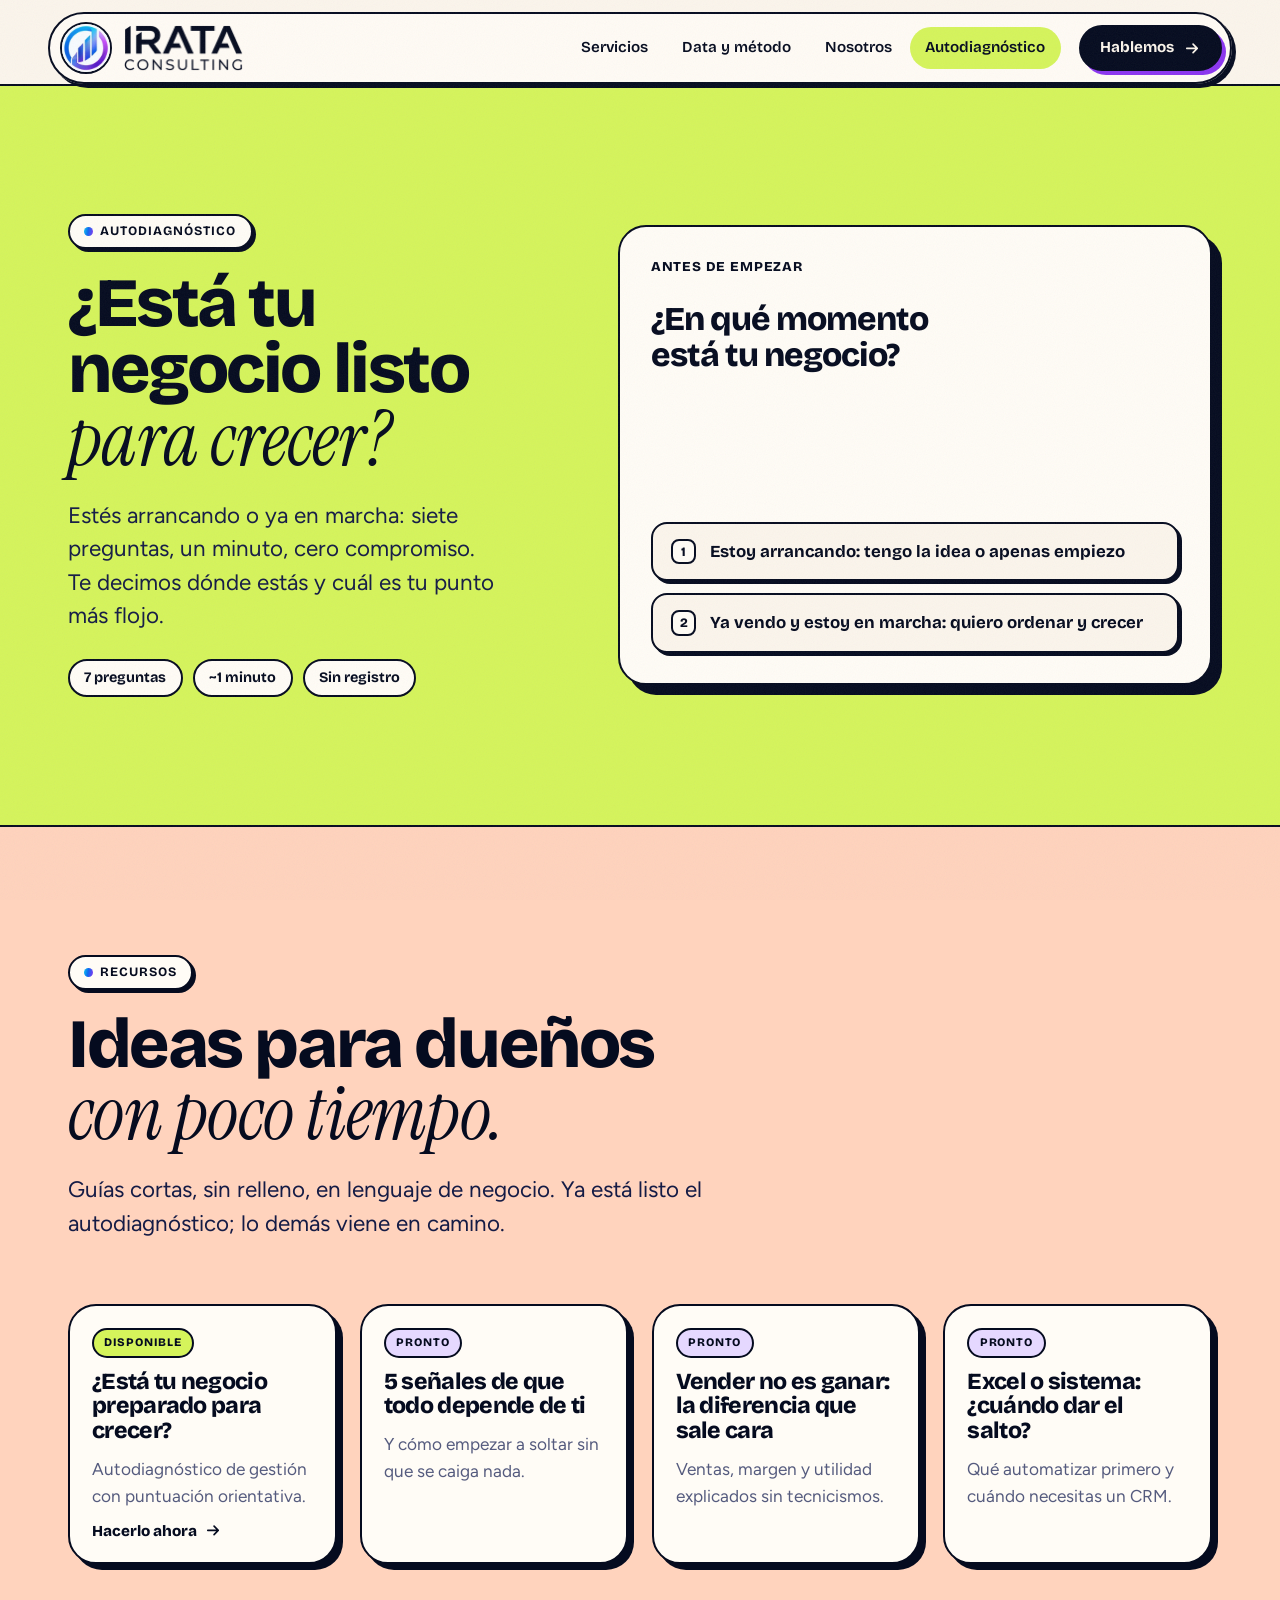
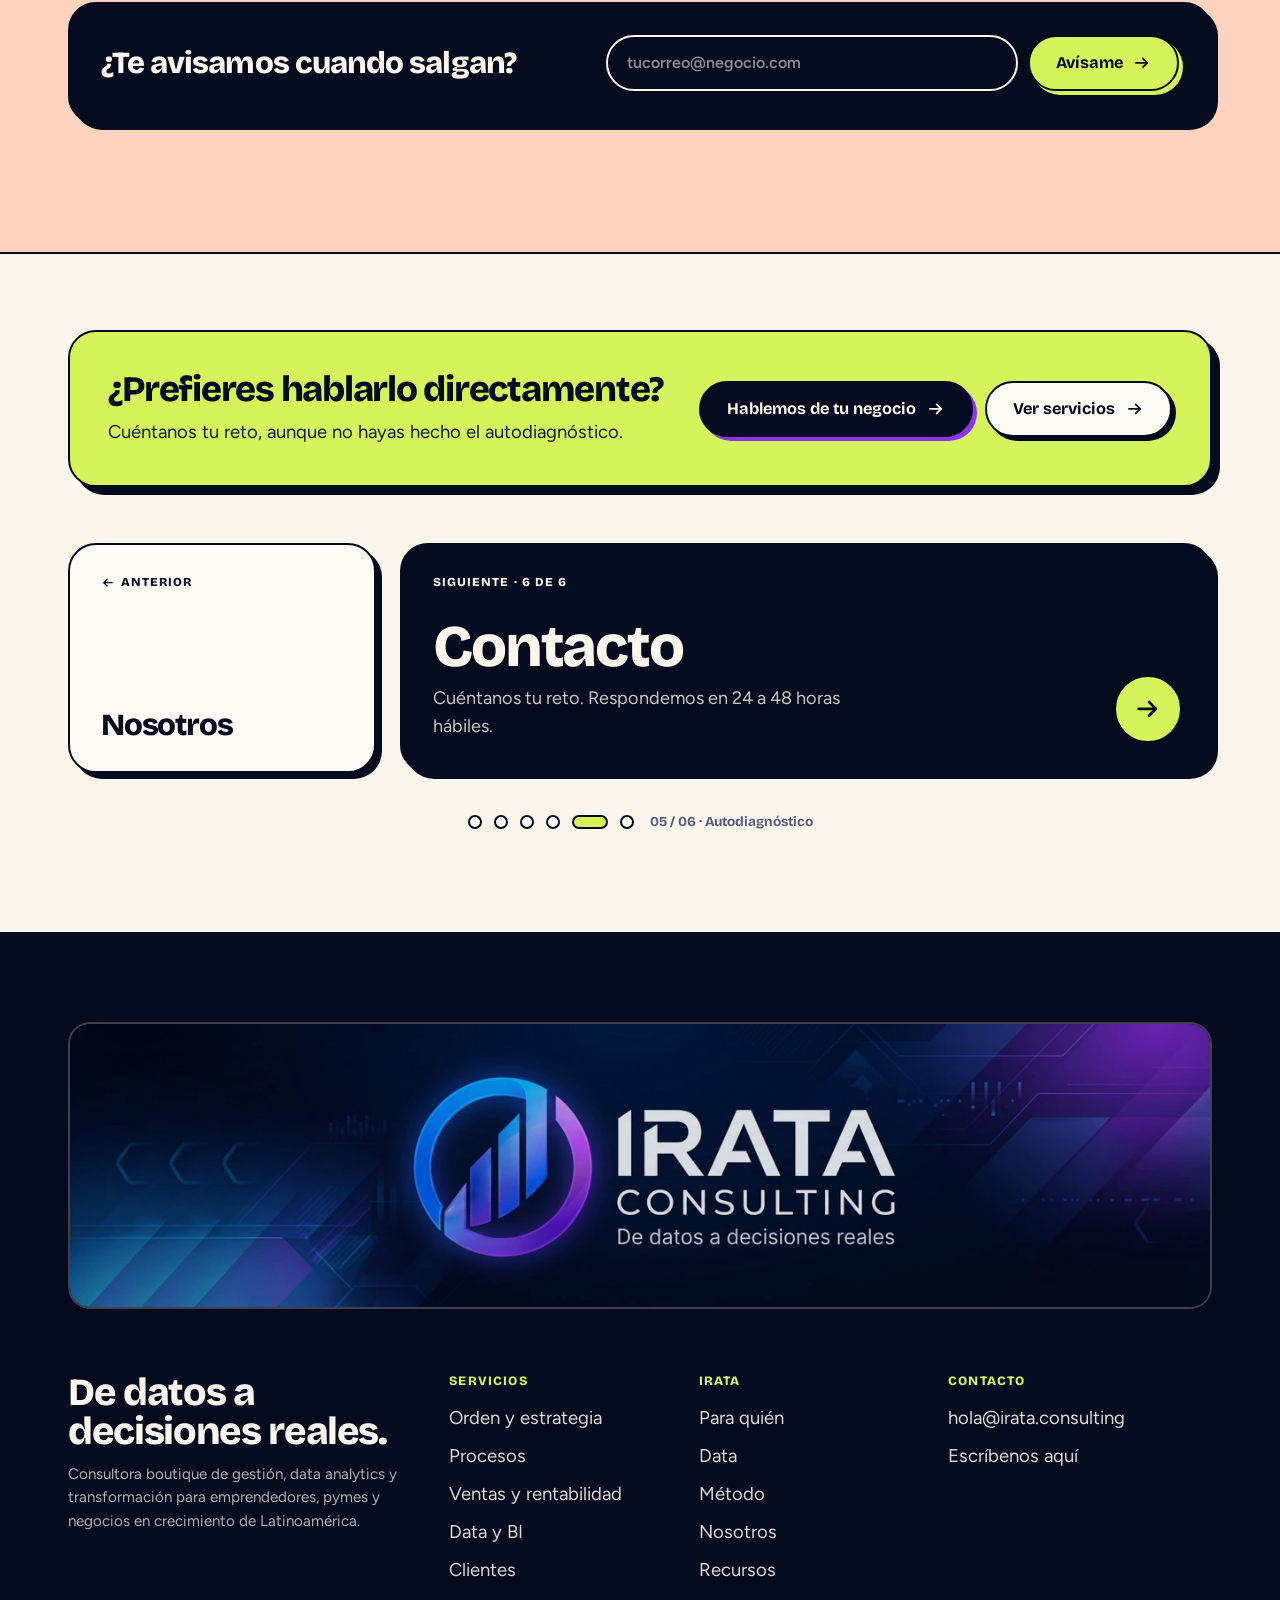
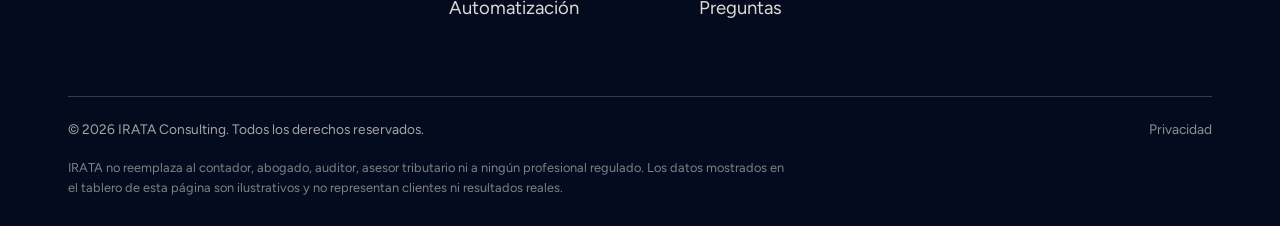
==== commit 75d8db45: "Add files via upload" ====
--- a/autodiagnostico.html
+++ b/autodiagnostico.html
@@ -88,7 +88,7 @@
     <div>
       <p class="eyebrow rv">Autodiagnóstico</p>
       <h1 class="h-lg rv">¿Está tu negocio listo <em>para crecer?</em></h1>
-      <p class="lead rv">Siete preguntas, un minuto, cero compromiso. Te decimos dónde estás y cuál es tu punto más flojo.</p>
+      <p class="lead rv">Estés arrancando o ya en marcha: siete preguntas, un minuto, cero compromiso. Te decimos dónde estás y cuál es tu punto más flojo.</p>
       <ul class="quiz-meta rv"><li>7 preguntas</li><li>~1 minuto</li><li>Sin registro</li></ul>
     </div>
     <div class="card quiz rv" id="quiz" style="--d:.1s" aria-live="polite"></div>
--- a/assets/css/styles.css
+++ b/assets/css/styles.css
@@ -200,8 +200,8 @@
 .seg{grid-column:span 2;padding:clamp(22px,2.2vw,30px);border:var(--bd);border-radius:var(--r);box-shadow:var(--sh);display:flex;flex-direction:column;gap:.6rem;transition:transform .25s}
 .seg:hover{transform:translateY(-6px) rotate(-.8deg)}
 .seg:nth-child(even):hover{transform:translateY(-6px) rotate(.8deg)}
-.seg:nth-child(1){background:var(--lime)}.seg:nth-child(2){background:var(--peach)}.seg:nth-child(3){background:var(--sky)}
-.seg:nth-child(4){grid-column:2 / span 2;background:var(--lilac)}.seg:nth-child(5){grid-column:4 / span 2;background:var(--paper)}
+.seg:nth-child(1){background:#C9F1F8}.seg:nth-child(2){background:var(--lime)}.seg:nth-child(3){background:var(--peach)}
+.seg:nth-child(4){background:var(--sky)}.seg:nth-child(5){background:var(--lilac)}.seg:nth-child(6){background:var(--paper)}
 .seg h3{font:800 clamp(1.35rem,2vw,1.7rem)/1.05 var(--f-d);letter-spacing:-.03em}
 .seg p{font-size:.98em;color:var(--ink-2)}
 .seg small{margin-top:auto;padding-top:.6rem;font:700 .85rem var(--f-d);display:flex;gap:.5em;align-items:center}
@@ -455,9 +455,9 @@
   .hero-art{max-width:440px;margin-top:20px}
   .chip--a{left:-2%}.chip--b{right:-2%}.chip--c{left:-3%}
   .tabs,.data-grid{grid-template-columns:1fr}
-  .tablist{flex-direction:row;overflow-x:auto;padding:4px 4px 14px;margin:-4px -4px 0;scroll-snap-type:x mandatory;-webkit-overflow-scrolling:touch}
-  .tab{flex:0 0 min(78vw,300px);scroll-snap-align:start}
-  .seg{grid-column:span 3}.seg:nth-child(4){grid-column:span 3}.seg:nth-child(5){grid-column:1/-1}
+  .tablist{display:grid;grid-template-columns:repeat(2,minmax(0,1fr));gap:10px}
+  .tab{padding:14px 16px}
+  .seg{grid-column:span 3}
   .steps{grid-template-columns:repeat(2,1fr)}
   .ladder-wrap,.quiz-grid,.about,.contact-grid,.fit{grid-template-columns:1fr}
   .founder{position:relative;top:0;max-width:440px}
@@ -470,7 +470,7 @@
   .prop-grid{grid-template-columns:1fr}
   .kpis{grid-template-columns:1fr 1fr 1fr;gap:8px;padding:12px}.kpi{padding:10px}.kpi small{font-size:.62rem}.dash-tabs button{font-size:.85rem}
   .quote-block{grid-template-columns:1fr}.quote-block .q{font-size:5rem;height:.5em}
-  .seg,.seg:nth-child(4),.seg:nth-child(5){grid-column:1/-1}
+  .seg{grid-column:1/-1}
   .steps{grid-template-columns:1fr}
   .principles{grid-template-columns:1fr}
   .fgrid{grid-template-columns:1fr}
@@ -481,7 +481,8 @@
   .chip{font-size:.8rem;padding:.6em .85em}
   .word img{height:38px}
   .code pre{font-size:.7rem;padding:14px}
-  .dash-tabs{flex-wrap:nowrap;overflow-x:auto;padding-bottom:6px}.dash-tabs button{flex:none}
+  .dash-tabs{gap:6px}.dash-tabs button{flex:1 1 auto;text-align:center;padding:.65em .8em}
+  .dash-bar i{display:none}.dash-bar span{margin-left:0}
   .note{display:none}
   .ladder{gap:8px;height:340px}
   .rung{padding:12px 9px}.rung span{display:none}
@@ -584,3 +585,39 @@
 .s-quiz+.s-res{border-top:0}
 .s-contact+.sec{border-top:var(--bd)}
 .sec:has(+ .endcap--tight){padding-bottom:calc(var(--sec)*.5)}
+
+/* ---------- Ajustes móviles: sin barras horizontales ni recortes ---------- */
+.back-tabs{display:none}
+@media (max-width:1060px){
+  .back-tabs{display:inline-flex;align-items:center;gap:.5em;margin-top:18px;font:800 .92rem var(--f-d);text-decoration:none;padding:.7em 1.1em;border:var(--bd);border-radius:999px;background:var(--cream)}
+  .back-tabs .i{transform:rotate(-90deg)}
+}
+@media (max-width:700px){
+  .tablist{grid-template-columns:minmax(0,1fr)}
+}
+/* escalera: en pantallas angostas se vuelve una escalera vertical */
+@media (max-width:640px){
+  .ladder{grid-template-columns:minmax(0,1fr);height:auto;gap:10px;align-items:stretch}
+  .rung,.rung:nth-child(n){height:auto;border-radius:18px;padding:14px 16px;justify-content:flex-start;min-width:0}
+  .rung span{display:block}
+  .rung:nth-child(1){width:72%}.rung:nth-child(2){width:82%}.rung:nth-child(3){width:91%}.rung:nth-child(4){width:100%}
+  .rung b{font-size:1.25rem}
+  .rung:hover{transform:none}
+}
+/* navegación entre páginas en móvil */
+@media (max-width:700px){
+  .pager{grid-template-columns:minmax(0,1fr)}
+  .pg--next{padding-right:clamp(20px,2.4vw,32px)}
+  .pg--next b{font-size:clamp(1.9rem,8.6vw,2.6rem);overflow-wrap:anywhere}
+  .pg-ar{top:16px;bottom:auto;right:16px;width:48px}
+  .pg-d{max-width:none}
+}
+@media (max-width:700px){
+  .dash-bar{padding:12px}
+  .dash-bar span{white-space:normal;line-height:1.15;font-size:.78rem}
+  .dash-bar .demo{font-size:.62rem;padding:.5em .7em}
+}
+@media (max-width:360px){ .code pre{font-size:.62rem;padding:12px} }
+
+/* segundo perfil (cofundador): mismo bloque, con aire entre ambos */
+.about+.about{margin-top:clamp(64px,8vw,120px)}
